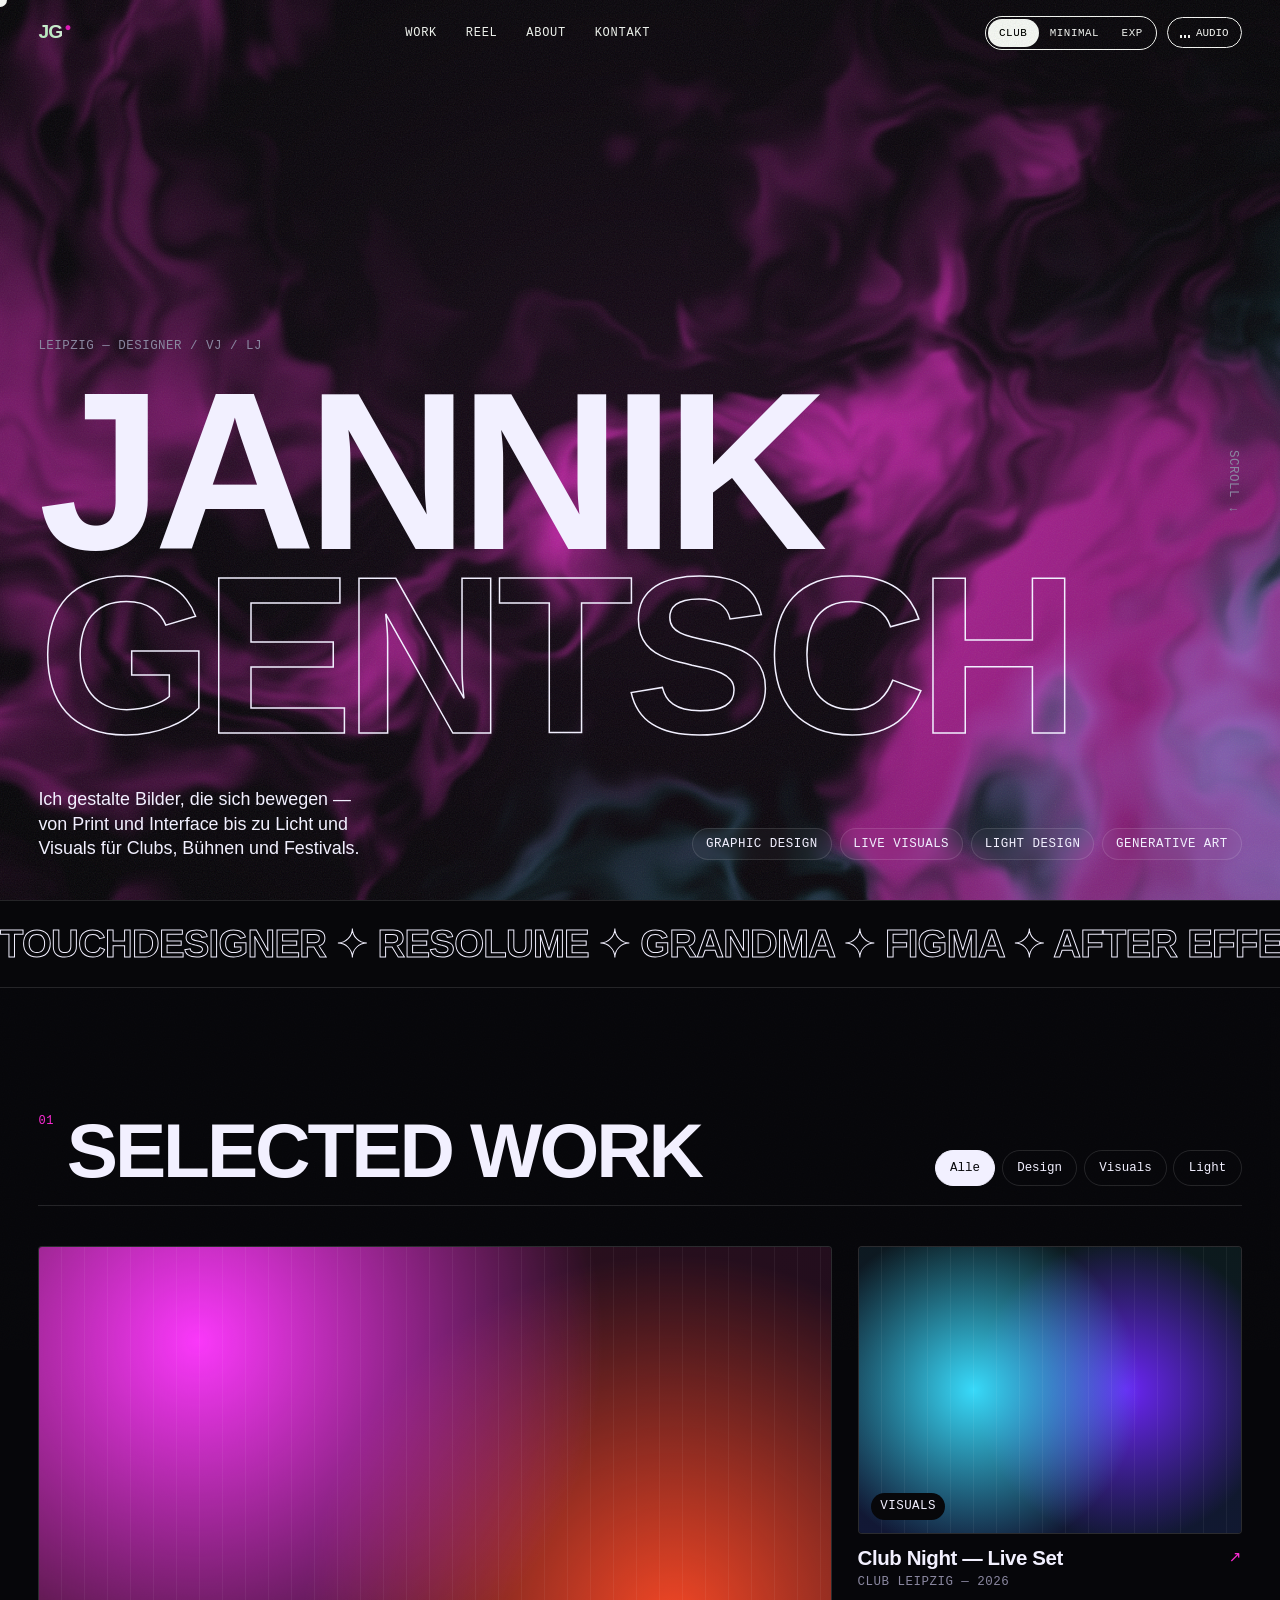
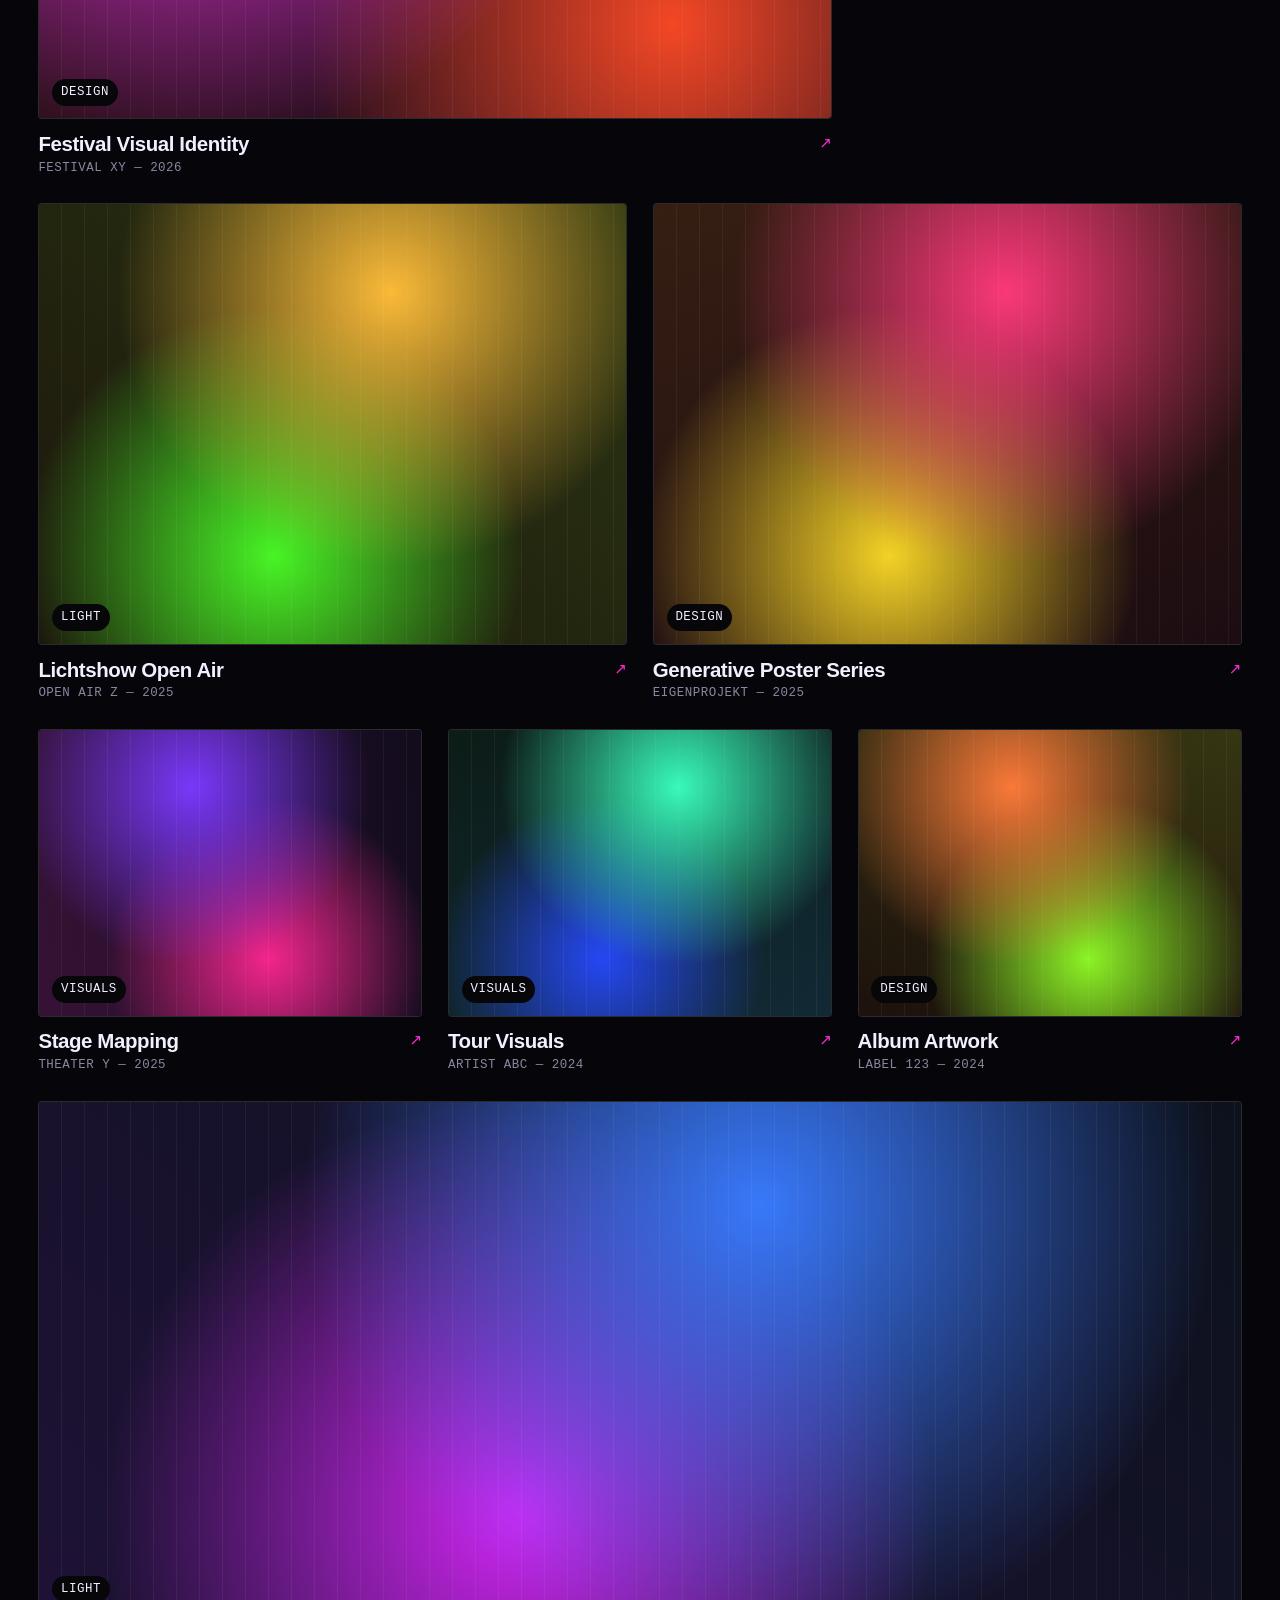
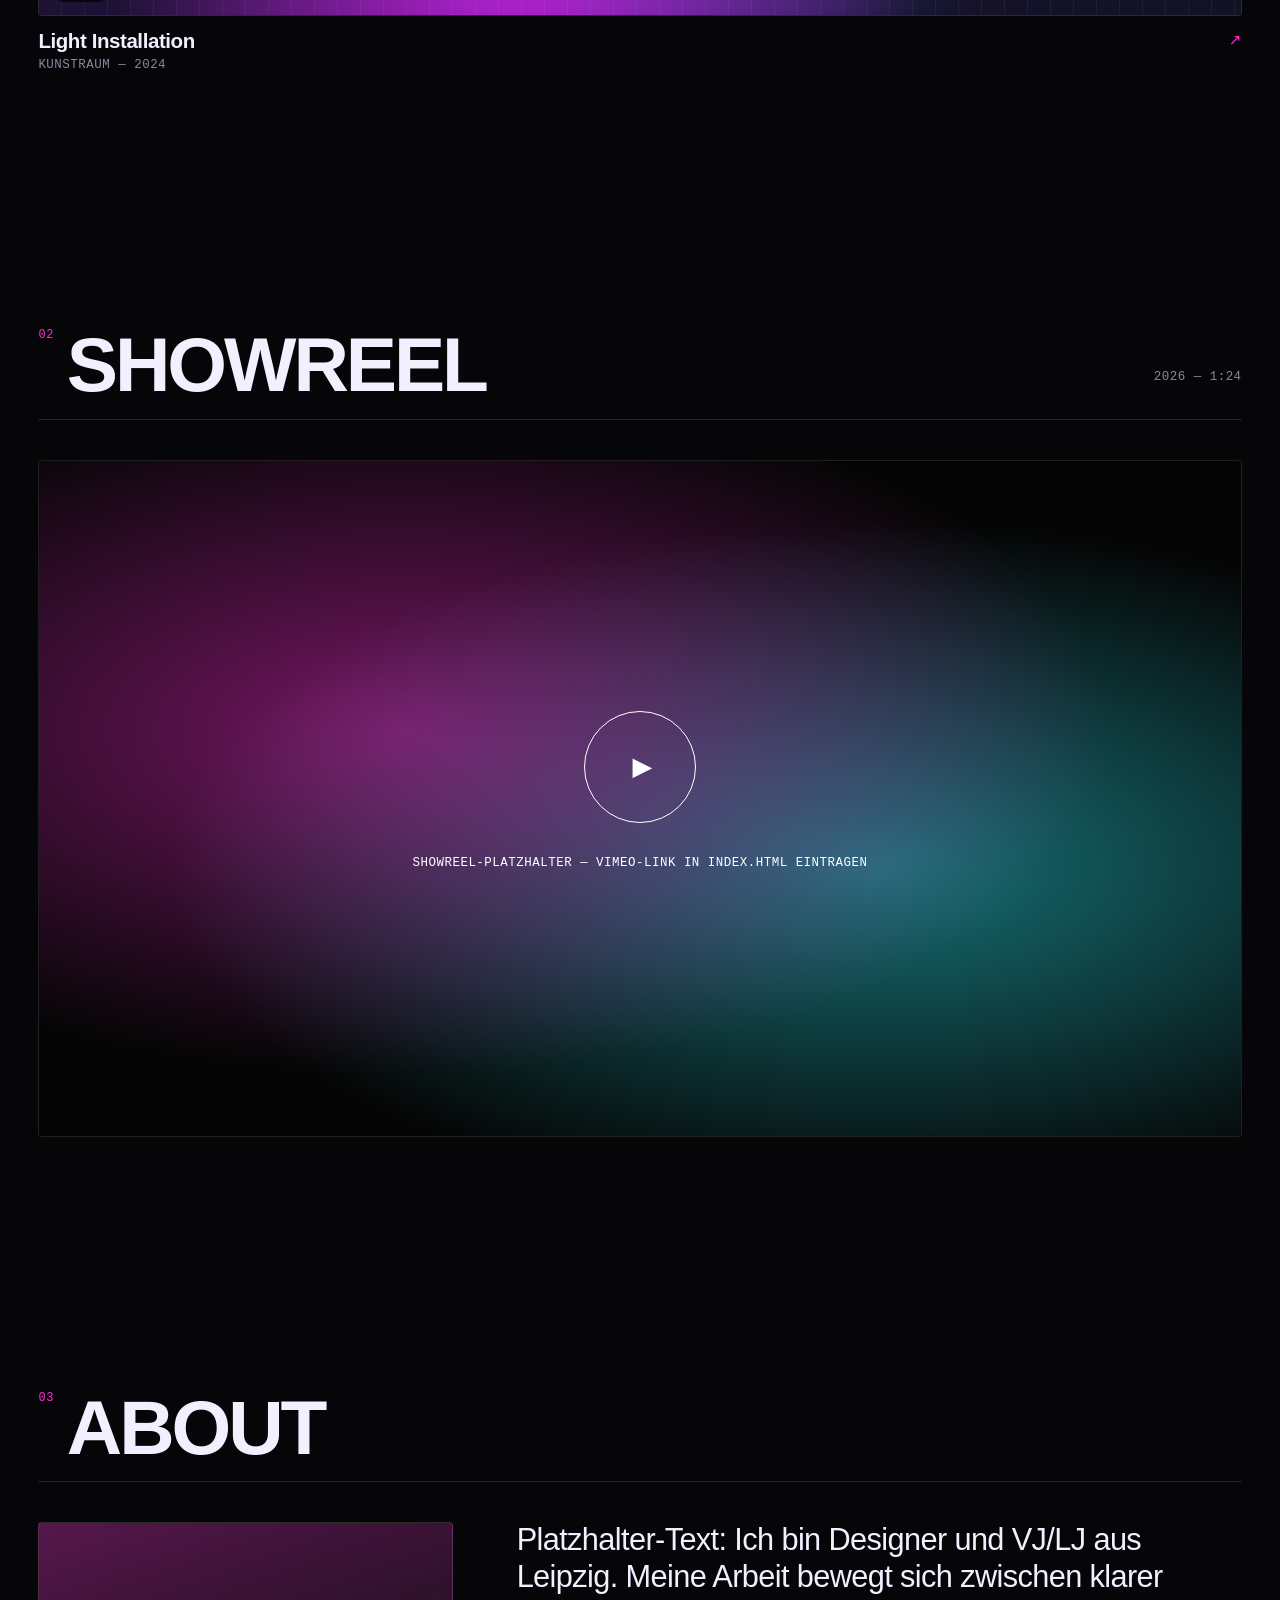
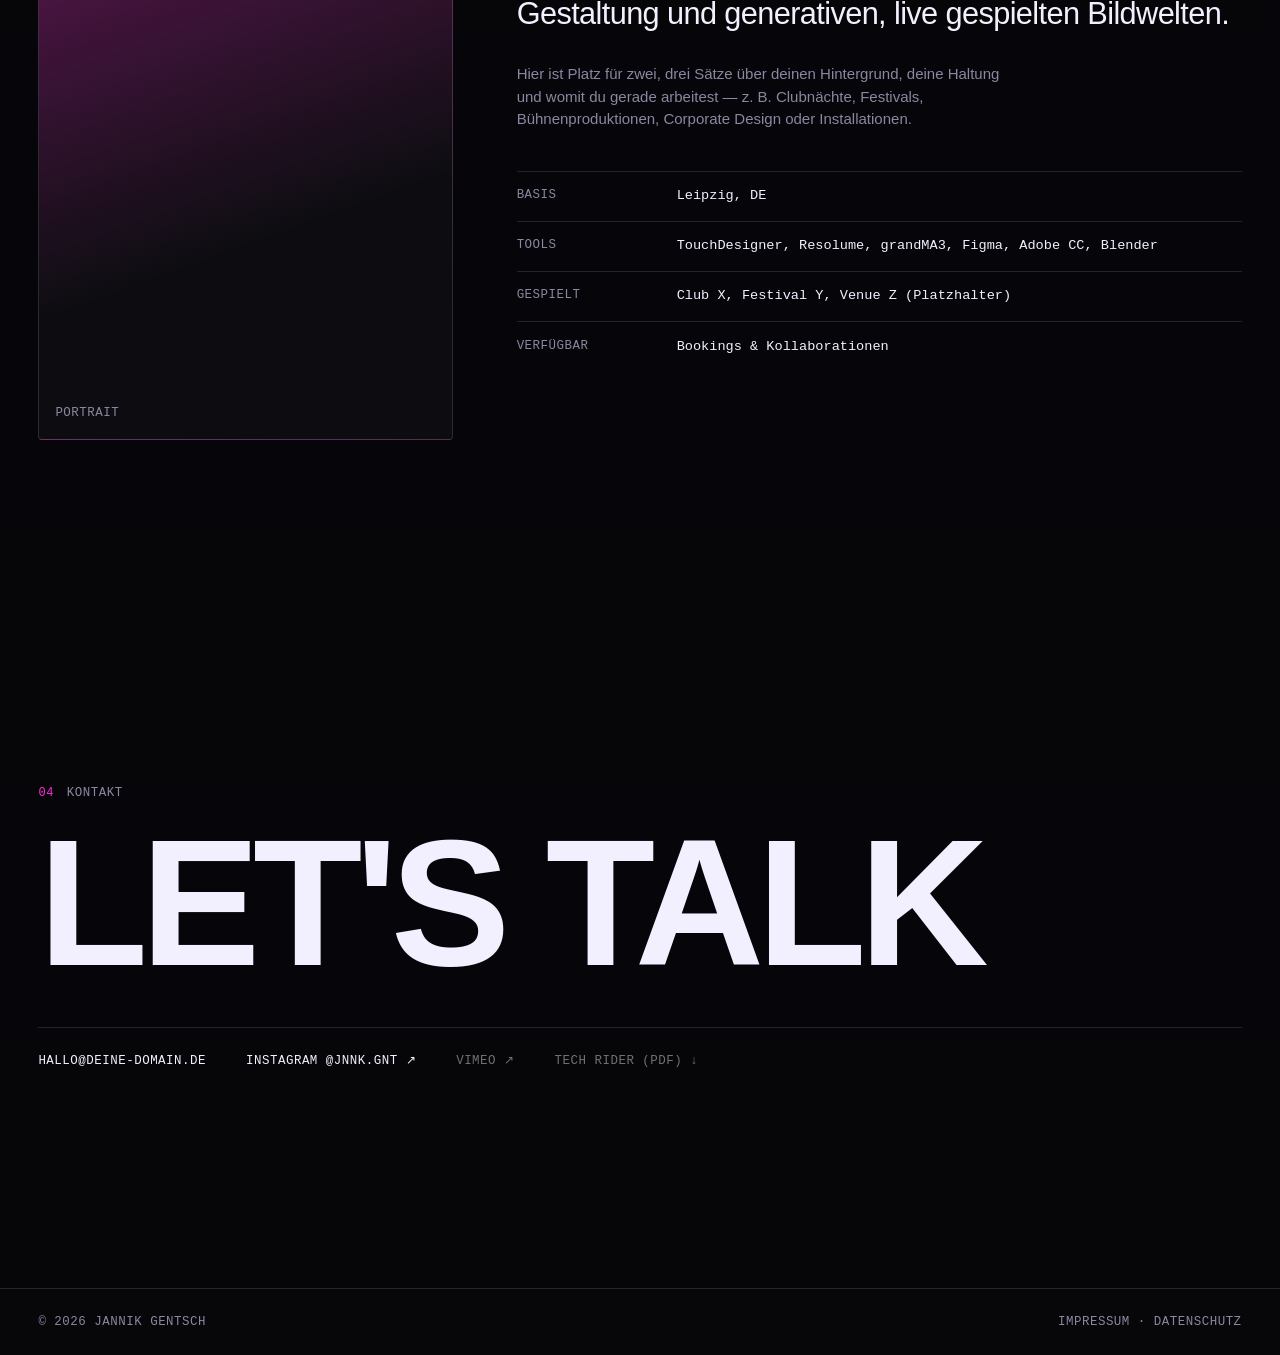
==== index.html @ 77ee0432 "Add portfolio website with three switchable looks Single-page portfolio (HTML/CSS/JS, no build step)" ====
<!DOCTYPE html>
<html lang="de" data-mood="club">
<head>
  <meta charset="utf-8">
  <meta name="viewport" content="width=device-width, initial-scale=1">
  <title>Jannik Gentsch — Design · Visuals · Light</title>
  <meta name="description" content="Portfolio von Jannik Gentsch — Designer, VJ & Lichtjockey.">
  <meta name="theme-color" content="#07070a">
  <meta property="og:title" content="Jannik Gentsch — Design · Visuals · Light">
  <meta property="og:description" content="Designer, VJ & Lichtjockey.">
  <link rel="stylesheet" href="styles.css">
  <script>
    // Gespeicherten Look setzen, bevor die Seite rendert (kein Flackern)
    try { var m = localStorage.getItem('mood'); if (m) document.documentElement.dataset.mood = m; } catch (e) {}
  </script>
</head>
<body>
  <canvas id="bg" aria-hidden="true"></canvas>
  <div class="grain" aria-hidden="true"></div>

  <header class="nav">
    <a href="#top" class="logo">JG<span class="dot">●</span></a>
    <nav class="links" aria-label="Hauptnavigation">
      <a href="#work">Work</a>
      <a href="#reel">Reel</a>
      <a href="#about">About</a>
      <a href="#contact">Kontakt</a>
    </nav>
    <div class="controls">
      <div class="moods" role="radiogroup" aria-label="Look wählen">
        <button data-set-mood="club" role="radio">Club</button>
        <button data-set-mood="minimal" role="radio">Minimal</button>
        <button data-set-mood="experimental" role="radio">Exp</button>
      </div>
      <button class="audio-btn" id="audioBtn" title="Hintergrund reagiert auf dein Mikrofon" aria-pressed="false">
        <span class="bars" aria-hidden="true"><i></i><i></i><i></i></span><span class="label">Audio</span>
      </button>
    </div>
  </header>

  <main id="top">
    <!-- HERO -->
    <section class="hero">
      <p class="eyebrow mono">Leipzig — Designer / VJ / LJ</p>
      <h1 class="title" aria-label="Jannik Gentsch">
        <span class="line"><span class="word" data-text="JANNIK">JANNIK</span></span>
        <span class="line"><span class="word outline" data-text="GENTSCH">GENTSCH</span></span>
      </h1>
      <div class="hero-foot">
        <p class="tagline">Ich gestalte Bilder, die sich bewegen —<br>von Print und Interface bis zu Licht und Visuals für Clubs, Bühnen und Festivals.</p>
        <ul class="disciplines mono">
          <li>Graphic Design</li>
          <li>Live Visuals</li>
          <li>Light Design</li>
          <li>Generative Art</li>
        </ul>
      </div>
      <a href="#work" class="scroll-hint mono" aria-label="Zu den Projekten scrollen">Scroll ↓</a>
    </section>

    <!-- TICKER -->
    <div class="ticker" aria-hidden="true">
      <div class="ticker-track">
        <span>TouchDesigner ✦ Resolume ✦ grandMA ✦ Figma ✦ After Effects ✦ Blender ✦ GLSL ✦ Notch ✦ </span>
        <span>TouchDesigner ✦ Resolume ✦ grandMA ✦ Figma ✦ After Effects ✦ Blender ✦ GLSL ✦ Notch ✦ </span>
      </div>
    </div>

    <!-- WORK -->
    <section id="work" class="section">
      <div class="section-head">
        <h2><span class="num mono">01</span>Selected Work</h2>
        <div class="filters mono" role="tablist" aria-label="Projekte filtern">
          <button class="active" data-filter="all">Alle</button>
          <button data-filter="design">Design</button>
          <button data-filter="visuals">Visuals</button>
          <button data-filter="light">Light</button>
        </div>
      </div>
      <div class="grid" id="grid"><!-- wird von main.js befüllt --></div>
    </section>

    <!-- REEL -->
    <section id="reel" class="section">
      <div class="section-head">
        <h2><span class="num mono">02</span>Showreel</h2>
        <p class="mono muted">2026 — 1:24</p>
      </div>
      <div class="reel">
        <!--
          SHOWREEL EINBINDEN: Den Platzhalter unten ersetzen durch z. B.
          <iframe src="https://player.vimeo.com/video/DEINE-ID?autoplay=0&title=0&byline=0"
                  allow="autoplay; fullscreen; picture-in-picture" allowfullscreen></iframe>
        -->
        <div class="reel-placeholder">
          <button class="play" aria-label="Showreel abspielen (Platzhalter)">▶</button>
          <p class="mono">Showreel-Platzhalter — Vimeo-Link in index.html eintragen</p>
        </div>
      </div>
    </section>

    <!-- ABOUT -->
    <section id="about" class="section about">
      <div class="section-head">
        <h2><span class="num mono">03</span>About</h2>
      </div>
      <div class="about-grid">
        <div class="portrait" role="img" aria-label="Portrait-Platzhalter"><span class="mono">Portrait</span></div>
        <div class="about-text">
          <p class="lead">Platzhalter-Text: Ich bin Designer und VJ/LJ aus Leipzig. Meine Arbeit bewegt sich zwischen klarer Gestaltung und generativen, live gespielten Bildwelten.</p>
          <p>Hier ist Platz für zwei, drei Sätze über deinen Hintergrund, deine Haltung und womit du gerade arbeitest — z. B. Clubnächte, Festivals, Bühnenproduktionen, Corporate Design oder Installationen.</p>
          <dl class="facts mono">
            <div><dt>Basis</dt><dd>Leipzig, DE</dd></div>
            <div><dt>Tools</dt><dd>TouchDesigner, Resolume, grandMA3, Figma, Adobe CC, Blender</dd></div>
            <div><dt>Gespielt</dt><dd>Club X, Festival Y, Venue Z (Platzhalter)</dd></div>
            <div><dt>Verfügbar</dt><dd>Bookings & Kollaborationen</dd></div>
          </dl>
        </div>
      </div>
    </section>

    <!-- CONTACT -->
    <section id="contact" class="section contact">
      <p class="eyebrow mono"><span class="num">04</span> Kontakt</p>
      <a class="big-link" href="mailto:hallo@deine-domain.de">
        <span class="word" data-text="LET'S TALK">LET'S TALK</span>
      </a>
      <div class="contact-row mono">
        <a href="mailto:hallo@deine-domain.de">hallo@deine-domain.de</a>
        <a href="https://instagram.com/jnnk.gnt" target="_blank" rel="noopener">Instagram @jnnk.gnt ↗</a>
        <a href="#" aria-disabled="true">Vimeo ↗</a>
        <a href="#" aria-disabled="true">Tech Rider (PDF) ↓</a>
      </div>
    </section>
  </main>

  <footer class="footer mono">
    <span>© <span id="year"></span> Jannik Gentsch</span>
    <span><a href="impressum.html">Impressum</a> · <a href="impressum.html#datenschutz">Datenschutz</a></span>
  </footer>

  <!-- Projekt-Detailansicht -->
  <dialog id="modal" class="modal">
    <button class="close" aria-label="Schließen">✕</button>
    <div class="modal-body" id="modalBody"></div>
  </dialog>

  <div class="cursor" aria-hidden="true"></div>

  <script src="main.js"></script>
</body>
</html>
---- styles.css ----
/* =========================================================
   Portfolio — drei Looks über data-mood auf <html>:
   club (dunkel, neon) · minimal (hell, typografisch) · experimental (acid)
   ========================================================= */

:root {
  --font-sans: "Helvetica Neue", Helvetica, Arial, system-ui, sans-serif;
  --font-mono: ui-monospace, "SF Mono", "JetBrains Mono", Menlo, Consolas, monospace;
  --pad: clamp(1rem, 3vw, 2.5rem);
  --radius: 0px;
  --ease: cubic-bezier(.2, .7, .1, 1);
}

/* ---------- Looks ---------- */
html[data-mood="club"] {
  --bg: #07070a;
  --fg: #f2f0ff;
  --muted: #8a87a0;
  --line: rgba(255, 255, 255, .12);
  --accent: #ff2bd6;
  --accent-2: #2bf5ff;
  --card: rgba(255, 255, 255, .03);
  --grain: .09;
  --title-weight: 900;
  --title-track: -.04em;
  --radius: 4px;
}
html[data-mood="minimal"] {
  --bg: #eeece6;
  --fg: #111111;
  --muted: #6d6b66;
  --line: rgba(0, 0, 0, .14);
  --accent: #ff3b00;
  --accent-2: #111111;
  --card: rgba(0, 0, 0, .02);
  --grain: .04;
  --title-weight: 500;
  --title-track: -.06em;
  --radius: 0px;
}
html[data-mood="experimental"] {
  --bg: #050505;
  --fg: #e9ff3b;
  --muted: #9fa86a;
  --line: rgba(233, 255, 59, .25);
  --accent: #e9ff3b;
  --accent-2: #6b3bff;
  --card: rgba(233, 255, 59, .03);
  --grain: .14;
  --title-weight: 900;
  --title-track: -.02em;
  --radius: 0px;
}

/* ---------- Basis ---------- */
*, *::before, *::after { box-sizing: border-box; }
html { scroll-behavior: smooth; }
body {
  margin: 0;
  background: var(--bg);
  color: var(--fg);
  font-family: var(--font-sans);
  font-size: clamp(15px, 1.05vw, 18px);
  line-height: 1.5;
  -webkit-font-smoothing: antialiased;
  overflow-x: hidden;
  transition: background-color .6s var(--ease), color .6s var(--ease);
}
a { color: inherit; text-decoration: none; }
button { font: inherit; color: inherit; background: none; border: 0; cursor: pointer; padding: 0; }
.mono { font-family: var(--font-mono); font-size: .78rem; letter-spacing: .04em; text-transform: uppercase; }
.muted { color: var(--muted); }
::selection { background: var(--accent); color: var(--bg); }
:focus-visible { outline: 2px solid var(--accent); outline-offset: 3px; }

/* ---------- Hintergrund: Shader + Grain ---------- */
#bg {
  position: fixed; inset: 0;
  width: 100vw; height: 100vh;
  z-index: -2;
  display: block;
}
.no-webgl #bg { background: radial-gradient(circle at 30% 30%, var(--accent), transparent 50%), radial-gradient(circle at 70% 70%, var(--accent-2), transparent 50%), var(--bg); opacity: .35; }
.grain {
  position: fixed; inset: -50%;
  z-index: -1; pointer-events: none;
  opacity: var(--grain);
  background-image: url("data:image/svg+xml,%3Csvg xmlns='http://www.w3.org/2000/svg' width='160' height='160'%3E%3Cfilter id='n'%3E%3CfeTurbulence type='fractalNoise' baseFrequency='.85' numOctaves='3' stitchTiles='stitch'/%3E%3C/filter%3E%3Crect width='100%25' height='100%25' filter='url(%23n)'/%3E%3C/svg%3E");
  animation: grain 1s steps(6) infinite;
}
@keyframes grain {
  0% { transform: translate(0, 0); } 20% { transform: translate(-3%, 2%); } 40% { transform: translate(2%, -4%); }
  60% { transform: translate(-4%, -2%); } 80% { transform: translate(3%, 4%); } 100% { transform: translate(0, 0); }
}

/* ---------- Navigation ---------- */
.nav {
  position: fixed; top: 0; left: 0; right: 0; z-index: 50;
  display: flex; align-items: center; justify-content: space-between; gap: 1rem;
  padding: 1rem var(--pad);
  mix-blend-mode: difference;
  color: #fff;
}
html[data-mood="minimal"] .nav { mix-blend-mode: normal; color: var(--fg); background: color-mix(in srgb, var(--bg) 80%, transparent); backdrop-filter: blur(10px); border-bottom: 1px solid var(--line); }
.logo { font-weight: 900; font-size: 1.2rem; letter-spacing: -.04em; }
.logo .dot { color: var(--accent); font-size: .6em; vertical-align: super; margin-left: 2px; animation: blink 1.6s infinite; }
@keyframes blink { 50% { opacity: .2; } }
.links { display: flex; gap: 1.8rem; font-family: var(--font-mono); font-size: .75rem; text-transform: uppercase; letter-spacing: .06em; }
.links a { position: relative; }
.links a::after { content: ""; position: absolute; left: 0; right: 0; bottom: -3px; height: 1px; background: currentColor; transform: scaleX(0); transform-origin: right; transition: transform .4s var(--ease); }
.links a:hover::after { transform: scaleX(1); transform-origin: left; }
.controls { display: flex; align-items: center; gap: .6rem; }
.moods { display: flex; border: 1px solid currentColor; border-radius: 999px; padding: 2px; }
.moods button { font-family: var(--font-mono); font-size: .68rem; text-transform: uppercase; letter-spacing: .05em; padding: .35rem .7rem; border-radius: 999px; transition: background .3s, color .3s; }
.moods button[aria-checked="true"] { background: #fff; color: #000; }
html[data-mood="minimal"] .moods button[aria-checked="true"] { background: var(--fg); color: var(--bg); }
.audio-btn { display: flex; align-items: center; gap: .4rem; font-family: var(--font-mono); font-size: .68rem; text-transform: uppercase; border: 1px solid currentColor; border-radius: 999px; padding: .4rem .75rem; }
.audio-btn .bars { display: flex; gap: 2px; align-items: flex-end; height: 10px; }
.audio-btn .bars i { width: 2px; height: 30%; background: currentColor; transition: height .1s; }
.audio-btn[aria-pressed="true"] .bars i { animation: eq .8s infinite ease-in-out; }
.audio-btn[aria-pressed="true"] .bars i:nth-child(2) { animation-delay: .2s; }
.audio-btn[aria-pressed="true"] .bars i:nth-child(3) { animation-delay: .4s; }
@keyframes eq { 0%, 100% { height: 30%; } 50% { height: 100%; } }

/* ---------- Hero ---------- */
.hero {
  min-height: 100svh;
  padding: 7rem var(--pad) 2.5rem;
  display: flex; flex-direction: column; justify-content: flex-end;
  position: relative;
}
.eyebrow { color: var(--muted); margin: 0 0 1.5rem; }
.title {
  margin: 0;
  font-size: clamp(4rem, 17.5vw, 20rem);
  line-height: .82;
  font-weight: var(--title-weight);
  letter-spacing: var(--title-track);
  text-transform: uppercase;
}
.title .line { display: block; overflow: hidden; }
.title .word { display: inline-block; transform: translateY(105%); animation: rise 1.2s var(--ease) forwards; }
.title .line:nth-child(2) .word { animation-delay: .12s; }
@keyframes rise { to { transform: translateY(0); } }
.outline { color: transparent; -webkit-text-stroke: 1.5px var(--fg); }
html[data-mood="minimal"] .outline { color: var(--fg); -webkit-text-stroke: 0; font-style: italic; font-weight: 300; }

/* Glitch-Effekt (Club + Experimental) */
html:not([data-mood="minimal"]) .word[data-text] { position: relative; }
html:not([data-mood="minimal"]) .word[data-text]::before,
html:not([data-mood="minimal"]) .word[data-text]::after {
  content: attr(data-text); position: absolute; inset: 0;
  pointer-events: none; opacity: 0;
}
html:not([data-mood="minimal"]) .word[data-text]::before { color: var(--accent); -webkit-text-stroke: 0; mix-blend-mode: screen; }
html:not([data-mood="minimal"]) .word[data-text]::after { color: var(--accent-2); -webkit-text-stroke: 0; mix-blend-mode: screen; }
html:not([data-mood="minimal"]) .word[data-text]:hover::before { opacity: .9; animation: glitch-a .35s steps(2) infinite; }
html:not([data-mood="minimal"]) .word[data-text]:hover::after { opacity: .9; animation: glitch-b .35s steps(2) infinite; }
html[data-mood="experimental"] .title .word[data-text]::before { opacity: .55; animation: glitch-a 2.4s steps(2) infinite; }
@keyframes glitch-a { 0% { clip-path: inset(10% 0 60% 0); transform: translate(-4px, 0); } 50% { clip-path: inset(55% 0 15% 0); transform: translate(4px, 0); } 100% { clip-path: inset(30% 0 40% 0); transform: translate(-2px, 0); } }
@keyframes glitch-b { 0% { clip-path: inset(70% 0 5% 0); transform: translate(4px, 0); } 50% { clip-path: inset(5% 0 75% 0); transform: translate(-4px, 0); } 100% { clip-path: inset(40% 0 35% 0); transform: translate(3px, 0); } }

.hero-foot { display: flex; justify-content: space-between; align-items: flex-end; gap: 2rem; margin-top: 2.5rem; flex-wrap: wrap; }
.tagline { max-width: 34ch; margin: 0; font-size: clamp(1rem, 1.4vw, 1.3rem); line-height: 1.35; }
.disciplines { list-style: none; margin: 0; padding: 0; display: flex; gap: .5rem; flex-wrap: wrap; }
.disciplines li { border: 1px solid var(--line); border-radius: 999px; padding: .35rem .8rem; background: var(--card); backdrop-filter: blur(6px); }
.scroll-hint { position: absolute; right: var(--pad); top: 50%; writing-mode: vertical-rl; color: var(--muted); animation: bob 2s infinite var(--ease); }
@keyframes bob { 50% { transform: translateY(8px); } }

/* ---------- Ticker ---------- */
.ticker { border-block: 1px solid var(--line); overflow: hidden; padding: .9rem 0; background: var(--bg); }
.ticker-track { display: flex; width: max-content; animation: ticker 28s linear infinite; }
.ticker-track span { font-size: clamp(1.4rem, 3vw, 2.6rem); font-weight: var(--title-weight); letter-spacing: -.02em; white-space: pre; text-transform: uppercase; }
html[data-mood="club"] .ticker-track span { color: transparent; -webkit-text-stroke: 1px var(--fg); }
html[data-mood="experimental"] .ticker { background: var(--accent); color: var(--bg); }
@keyframes ticker { to { transform: translateX(-50%); } }

/* ---------- Sections ---------- */
.section { padding: clamp(4rem, 10vw, 9rem) var(--pad); background: color-mix(in srgb, var(--bg) 82%, transparent); }
html[data-mood="minimal"] .section { background: var(--bg); }
.section-head { display: flex; justify-content: space-between; align-items: flex-end; gap: 1rem; flex-wrap: wrap; border-bottom: 1px solid var(--line); padding-bottom: 1.2rem; margin-bottom: 2.5rem; }
.section-head h2 { margin: 0; font-size: clamp(2rem, 6vw, 5rem); line-height: .9; font-weight: var(--title-weight); letter-spacing: var(--title-track); text-transform: uppercase; display: flex; align-items: flex-start; gap: .8rem; }
.num { font-size: .75rem; color: var(--accent); letter-spacing: .05em; font-family: var(--font-mono); font-weight: 400; }

/* Filter */
.filters { display: flex; gap: .4rem; flex-wrap: wrap; }
.filters button { border: 1px solid var(--line); border-radius: 999px; padding: .45rem .9rem; transition: all .3s var(--ease); }
.filters button:hover { border-color: var(--fg); }
.filters button.active { background: var(--fg); color: var(--bg); border-color: var(--fg); }

/* ---------- Projekt-Grid ---------- */
.grid { align-items: start; display: grid; grid-template-columns: repeat(12, 1fr); gap: clamp(1rem, 2vw, 1.8rem); }
.card { grid-column: span 4; cursor: pointer; text-align: left; display: block; width: 100%; transition: opacity .5s var(--ease), transform .5s var(--ease); }
.card.wide { grid-column: span 8; }
.card.half { grid-column: span 6; }
.card.hidden { display: none; }
.card .thumb {
  position: relative; aspect-ratio: 4 / 3; overflow: hidden; border-radius: var(--radius);
  background: var(--card); border: 1px solid var(--line);
}
.card.wide .thumb { aspect-ratio: 16 / 9.55; }
.card.full { grid-column: span 12; }
.card.full .thumb { aspect-ratio: 21 / 9; }
.card .thumb > * { position: absolute; inset: 0; width: 100%; height: 100%; object-fit: cover; transition: transform 1s var(--ease), filter .6s; }
.card:hover .thumb > * { transform: scale(1.05); }
html[data-mood="minimal"] .card .thumb > * { filter: grayscale(1) contrast(1.05); }
html[data-mood="minimal"] .card:hover .thumb > * { filter: none; }
.card .thumb .tag { position: absolute; inset: auto auto .8rem .8rem; width: auto; height: auto; z-index: 2; background: var(--bg); color: var(--fg); padding: .25rem .55rem; border-radius: 999px; transform: none !important; filter: none !important; }
.card .meta { display: flex; justify-content: space-between; gap: 1rem; padding-top: .8rem; }
.card h3 { margin: 0; font-size: clamp(1.1rem, 1.6vw, 1.5rem); font-weight: 700; letter-spacing: -.02em; line-height: 1.15; }
.card .meta p { margin: .2rem 0 0; }
.card .arrow { transition: transform .4s var(--ease); color: var(--accent); }
.card:hover .arrow { transform: translate(4px, -4px); }

/* Generierte Platzhalter-Bilder */
.ph { background: var(--ph); }
.ph::after { content: ""; position: absolute; inset: 0; background: repeating-linear-gradient(90deg, transparent 0 22px, rgba(255,255,255,.05) 22px 23px); }

/* ---------- Reel ---------- */
.reel { aspect-ratio: 16 / 9; border: 1px solid var(--line); border-radius: var(--radius); overflow: hidden; position: relative; background: #000; }
.reel iframe, .reel video { width: 100%; height: 100%; border: 0; display: block; }
.reel-placeholder { position: absolute; inset: 0; display: grid; place-content: center; justify-items: center; gap: 1.2rem; color: #fff; text-align: center; padding: 1rem;
  background: radial-gradient(ellipse at 30% 40%, color-mix(in srgb, var(--accent) 45%, transparent), transparent 60%),
              radial-gradient(ellipse at 70% 60%, color-mix(in srgb, var(--accent-2) 45%, transparent), transparent 60%), #050505; }
.play { width: clamp(4rem, 9vw, 7rem); aspect-ratio: 1; border-radius: 50%; border: 1px solid #fff; font-size: 1.6rem; padding-left: .3rem; transition: transform .4s var(--ease), background .4s; }
.play:hover { transform: scale(1.08); background: #fff; color: #000; }

/* ---------- About ---------- */
.about-grid { display: grid; grid-template-columns: 4fr 7fr; gap: clamp(1.5rem, 5vw, 5rem); align-items: start; }
.portrait { aspect-ratio: 4 / 5; border-radius: var(--radius); border: 1px solid var(--line); display: grid; place-items: end start; padding: 1rem; color: var(--muted);
  background: linear-gradient(160deg, color-mix(in srgb, var(--accent) 30%, transparent), transparent 60%), var(--card); }
.lead { font-size: clamp(1.3rem, 2.4vw, 2.2rem); line-height: 1.2; letter-spacing: -.02em; margin-top: 0; }
.about-text > p:not(.lead) { color: var(--muted); max-width: 60ch; }
.facts { margin: 2.5rem 0 0; display: grid; gap: 0; }
.facts div { display: grid; grid-template-columns: 9rem 1fr; gap: 1rem; padding: .9rem 0; border-top: 1px solid var(--line); }
.facts dt { color: var(--muted); }
.facts dd { margin: 0; text-transform: none; letter-spacing: 0; font-size: .85rem; }

/* ---------- Kontakt ---------- */
.contact { min-height: 80svh; display: flex; flex-direction: column; justify-content: center; }
.contact .eyebrow { display: flex; gap: .8rem; }
.big-link { display: block; font-size: clamp(3.5rem, 14vw, 16rem); line-height: .85; font-weight: var(--title-weight); letter-spacing: var(--title-track); transition: color .4s var(--ease); }
.big-link:hover { color: var(--accent); }
html[data-mood="minimal"] .big-link { font-weight: 500; }
.contact-row { display: flex; gap: 1rem 2.5rem; flex-wrap: wrap; margin-top: 3rem; padding-top: 1.5rem; border-top: 1px solid var(--line); }
.contact-row a:hover { color: var(--accent); }
.contact-row a[aria-disabled="true"] { opacity: .45; }

/* ---------- Footer ---------- */
.footer { display: flex; justify-content: space-between; gap: 1rem; flex-wrap: wrap; padding: 1.5rem var(--pad); border-top: 1px solid var(--line); color: var(--muted); background: var(--bg); }
.footer a:hover { color: var(--fg); }

/* ---------- Modal ---------- */
.modal { border: 0; padding: 0; width: min(1100px, 94vw); max-height: 92vh; background: var(--bg); color: var(--fg); border: 1px solid var(--line); border-radius: var(--radius); }
.modal::backdrop { background: rgba(0, 0, 0, .7); backdrop-filter: blur(6px); }
.modal[open] { animation: pop .5s var(--ease); }
@keyframes pop { from { opacity: 0; transform: translateY(30px) scale(.98); } }
.modal .close { position: sticky; top: 0; float: right; margin: 1rem; width: 2.6rem; height: 2.6rem; border-radius: 50%; border: 1px solid var(--line); background: var(--bg); z-index: 2; }
.modal .close:hover { background: var(--fg); color: var(--bg); }
.modal-body { padding: clamp(1.2rem, 4vw, 3rem); }
.modal-body h3 { font-size: clamp(2rem, 5vw, 4rem); line-height: .95; margin: .6rem 0 1.4rem; letter-spacing: var(--title-track); font-weight: var(--title-weight); }
.modal-body .info { display: grid; grid-template-columns: 2fr 1fr; gap: 2rem; margin-bottom: 2rem; }
.modal-body .info dl { margin: 0; }
.modal-body .info dt { color: var(--muted); margin-top: .8rem; }
.modal-body .info dd { margin: .2rem 0 0; text-transform: none; letter-spacing: 0; font-size: .85rem; }
.modal-body .media { display: grid; grid-template-columns: 1fr 1fr; gap: 1rem; }
.modal-body .media > div { position: relative; aspect-ratio: 16 / 10; border-radius: var(--radius); overflow: hidden; }
.modal-body .media > div > * { position: absolute; inset: 0; width: 100%; height: 100%; object-fit: cover; }
.modal-body .media > div:first-child { grid-column: 1 / -1; aspect-ratio: 16 / 8; }

/* ---------- Custom Cursor ---------- */
.cursor { position: fixed; top: 0; left: 0; width: 14px; height: 14px; border-radius: 50%; background: #fff; mix-blend-mode: difference; pointer-events: none; z-index: 100; transform: translate(-50%, -50%); transition: width .3s var(--ease), height .3s var(--ease); display: none; }
.cursor.big { width: 64px; height: 64px; }
@media (hover: hover) and (pointer: fine) { .cursor { display: block; } }

/* ---------- Scroll-Reveal ---------- */
.reveal { opacity: 0; transform: translateY(40px); transition: opacity 1s var(--ease), transform 1s var(--ease); }
.reveal.in { opacity: 1; transform: none; }

/* ---------- Responsive ---------- */
@media (max-width: 900px) {
  .links { display: none; }
  .card, .card.wide, .card.half, .card.full { grid-column: span 12; }
  .card.full .thumb, .card.wide .thumb { aspect-ratio: 4 / 3; }
  .about-grid { grid-template-columns: 1fr; }
  .portrait { max-width: 360px; }
  .modal-body .info { grid-template-columns: 1fr; }
  .scroll-hint { display: none; }
}
@media (max-width: 520px) {
  .audio-btn .label { display: none; }
  .moods button { padding: .35rem .5rem; }
  .facts div { grid-template-columns: 1fr; gap: .2rem; }
  .modal-body .media { grid-template-columns: 1fr; }
}

/* ---------- Weniger Bewegung ---------- */
@media (prefers-reduced-motion: reduce) {
  *, *::before, *::after { animation-duration: .001s !important; animation-iteration-count: 1 !important; transition-duration: .001s !important; }
  html { scroll-behavior: auto; }
  .reveal { opacity: 1; transform: none; }
}

/* ---------- Rechtliches ---------- */
.legal h1 { font-size: clamp(2rem, 5vw, 3.5rem); letter-spacing: var(--title-track); margin: 3rem 0 .5rem; }
.legal p { max-width: 65ch; }
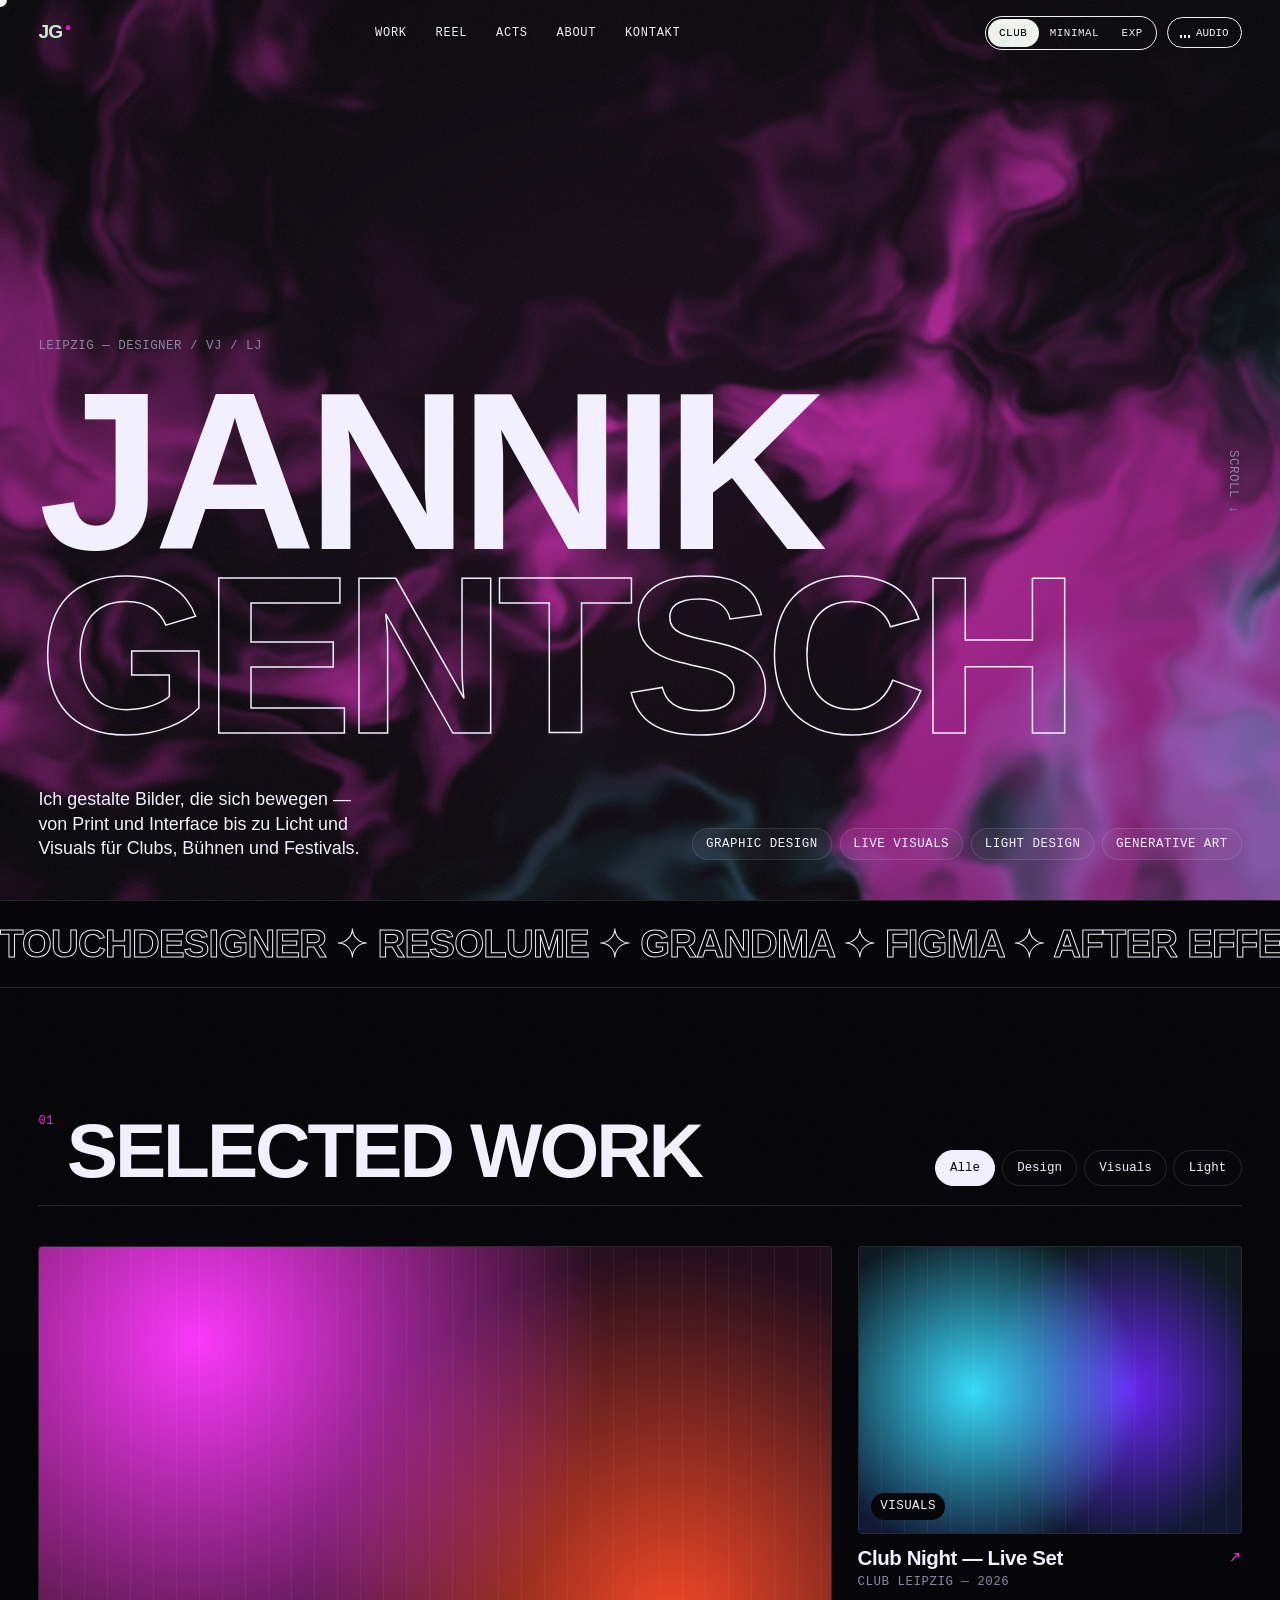
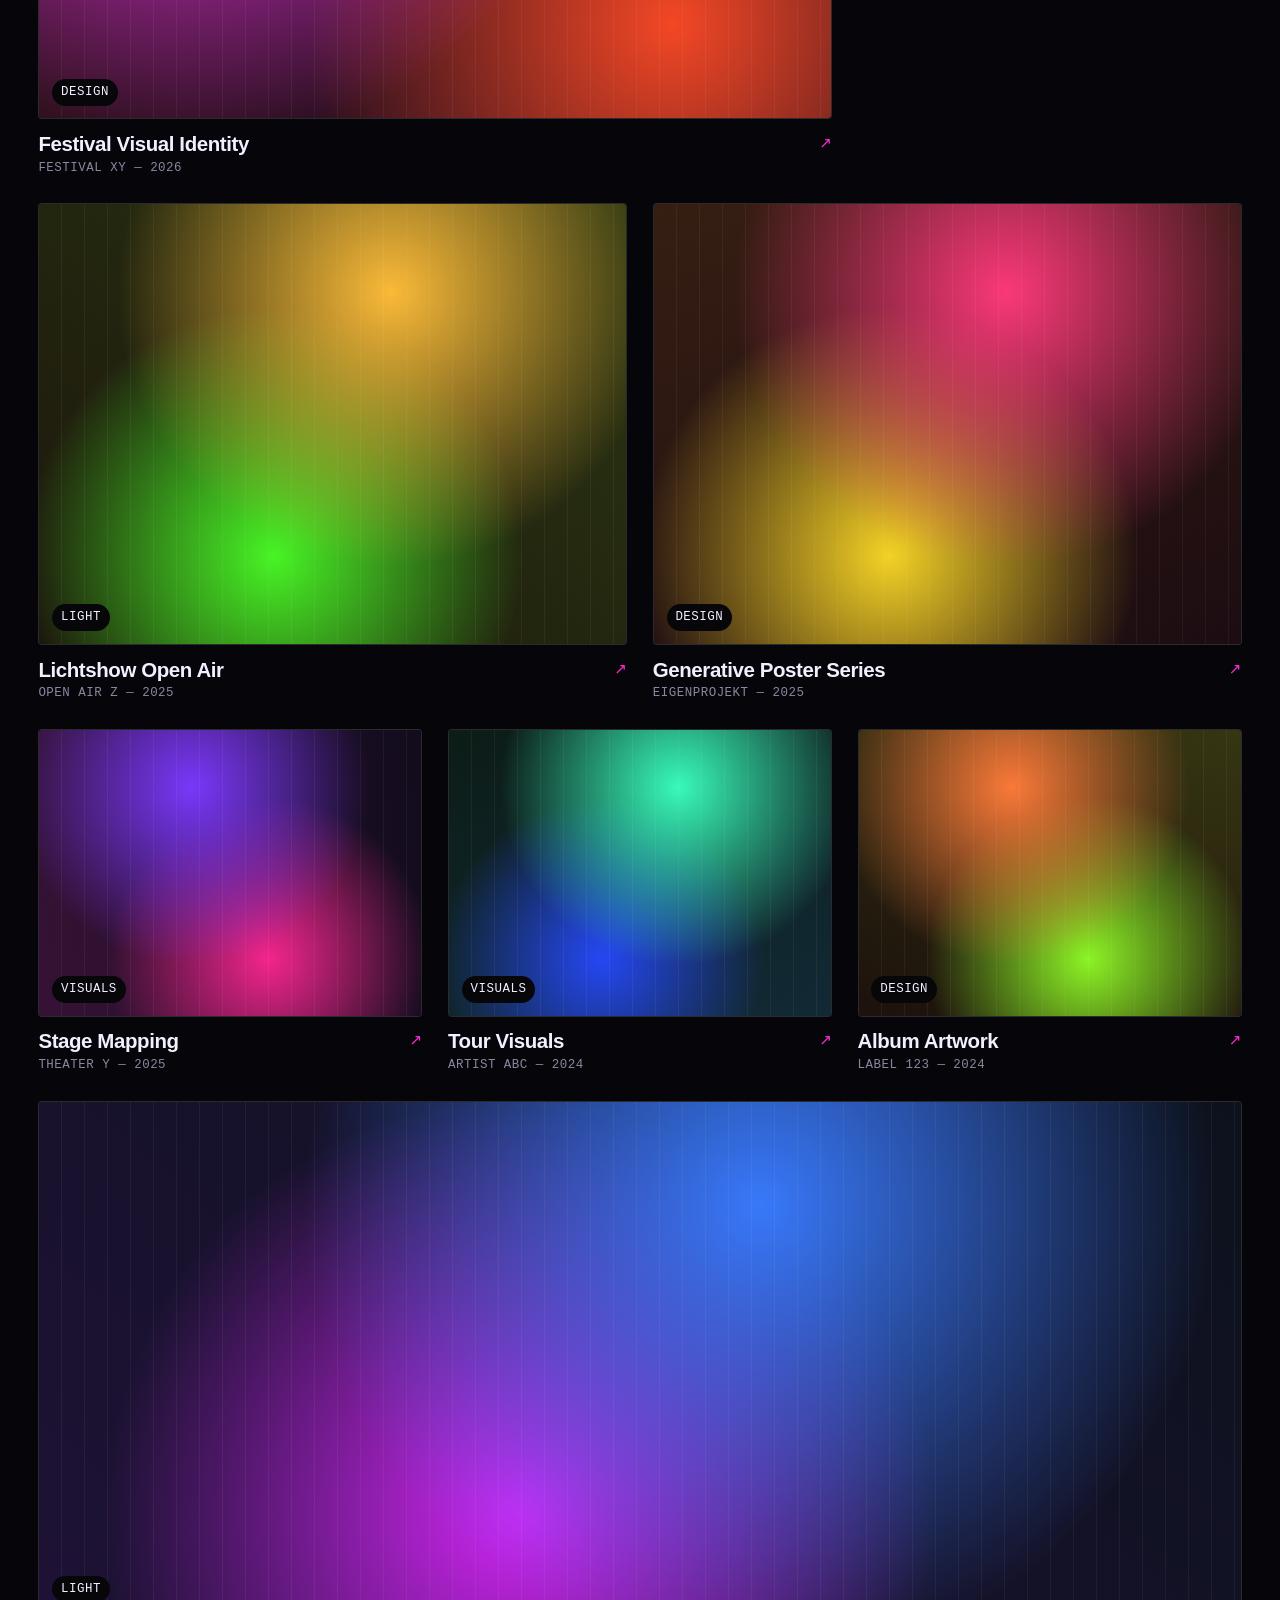
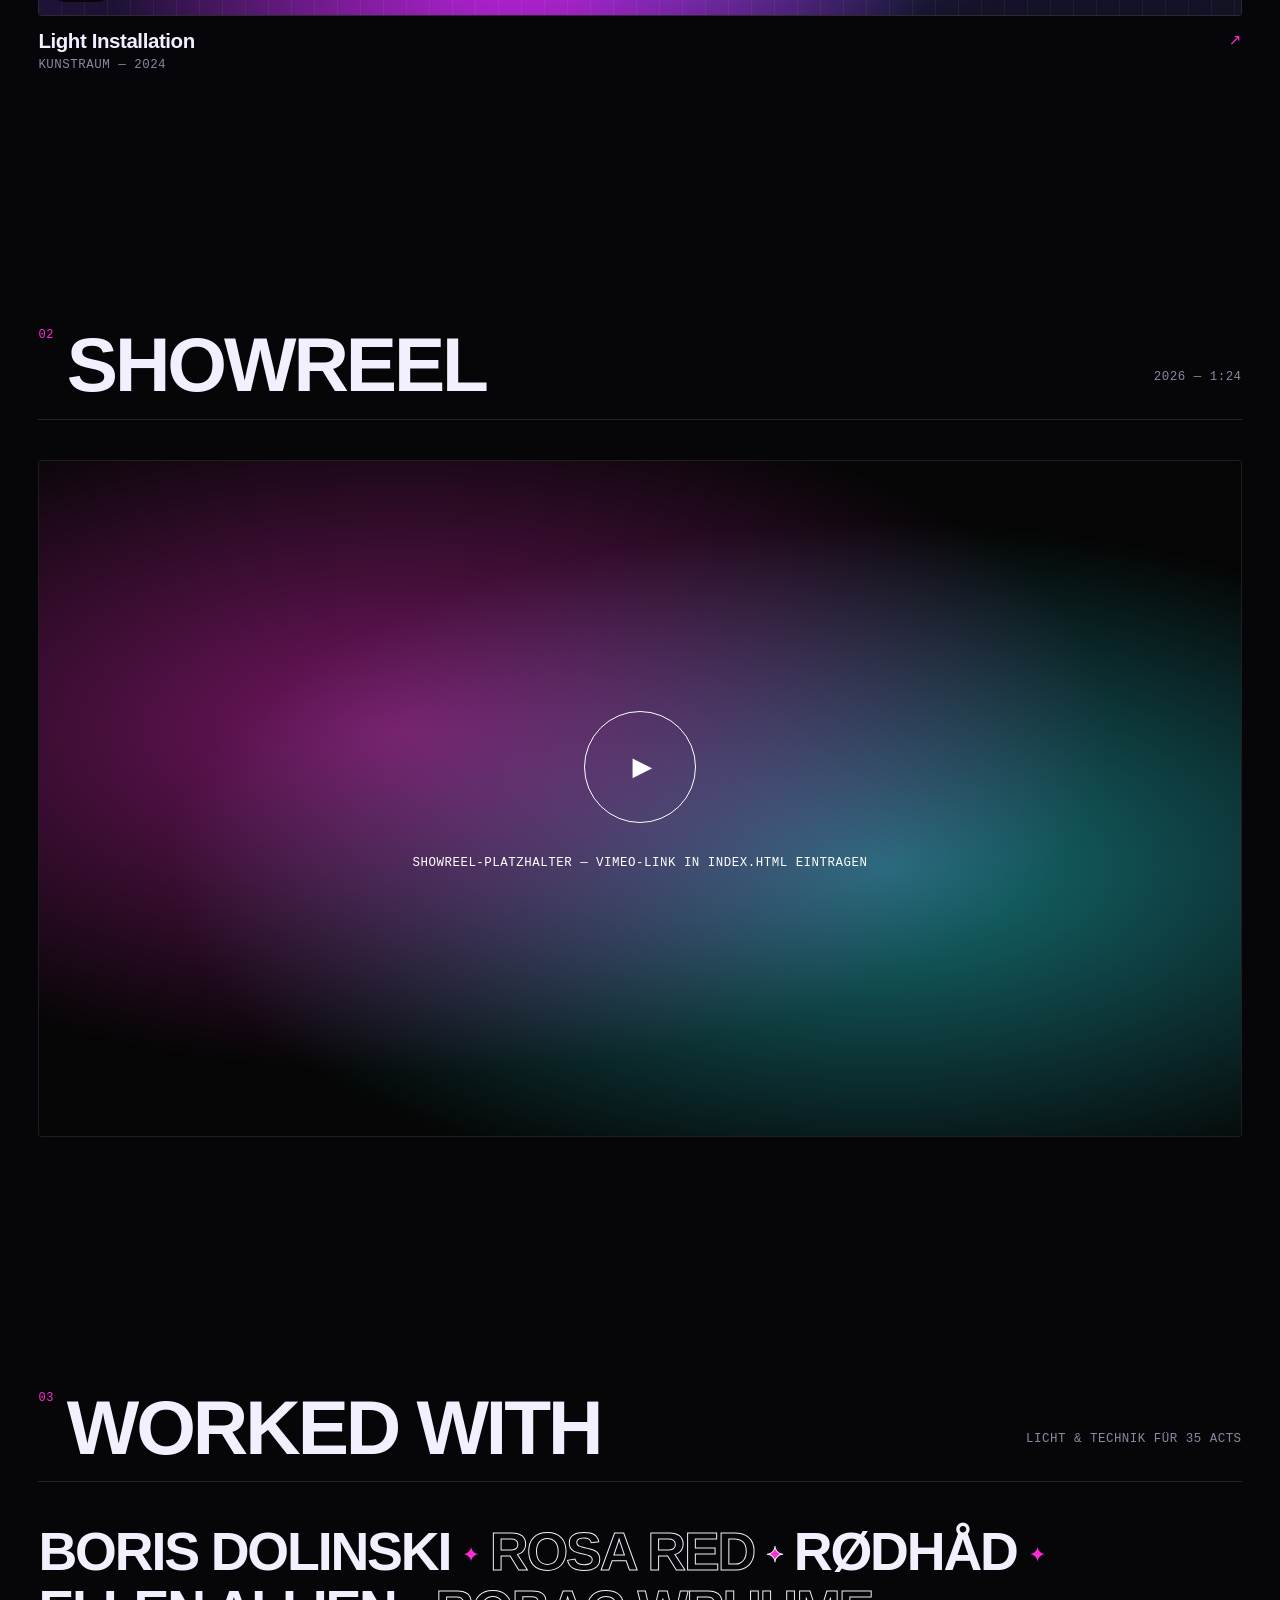
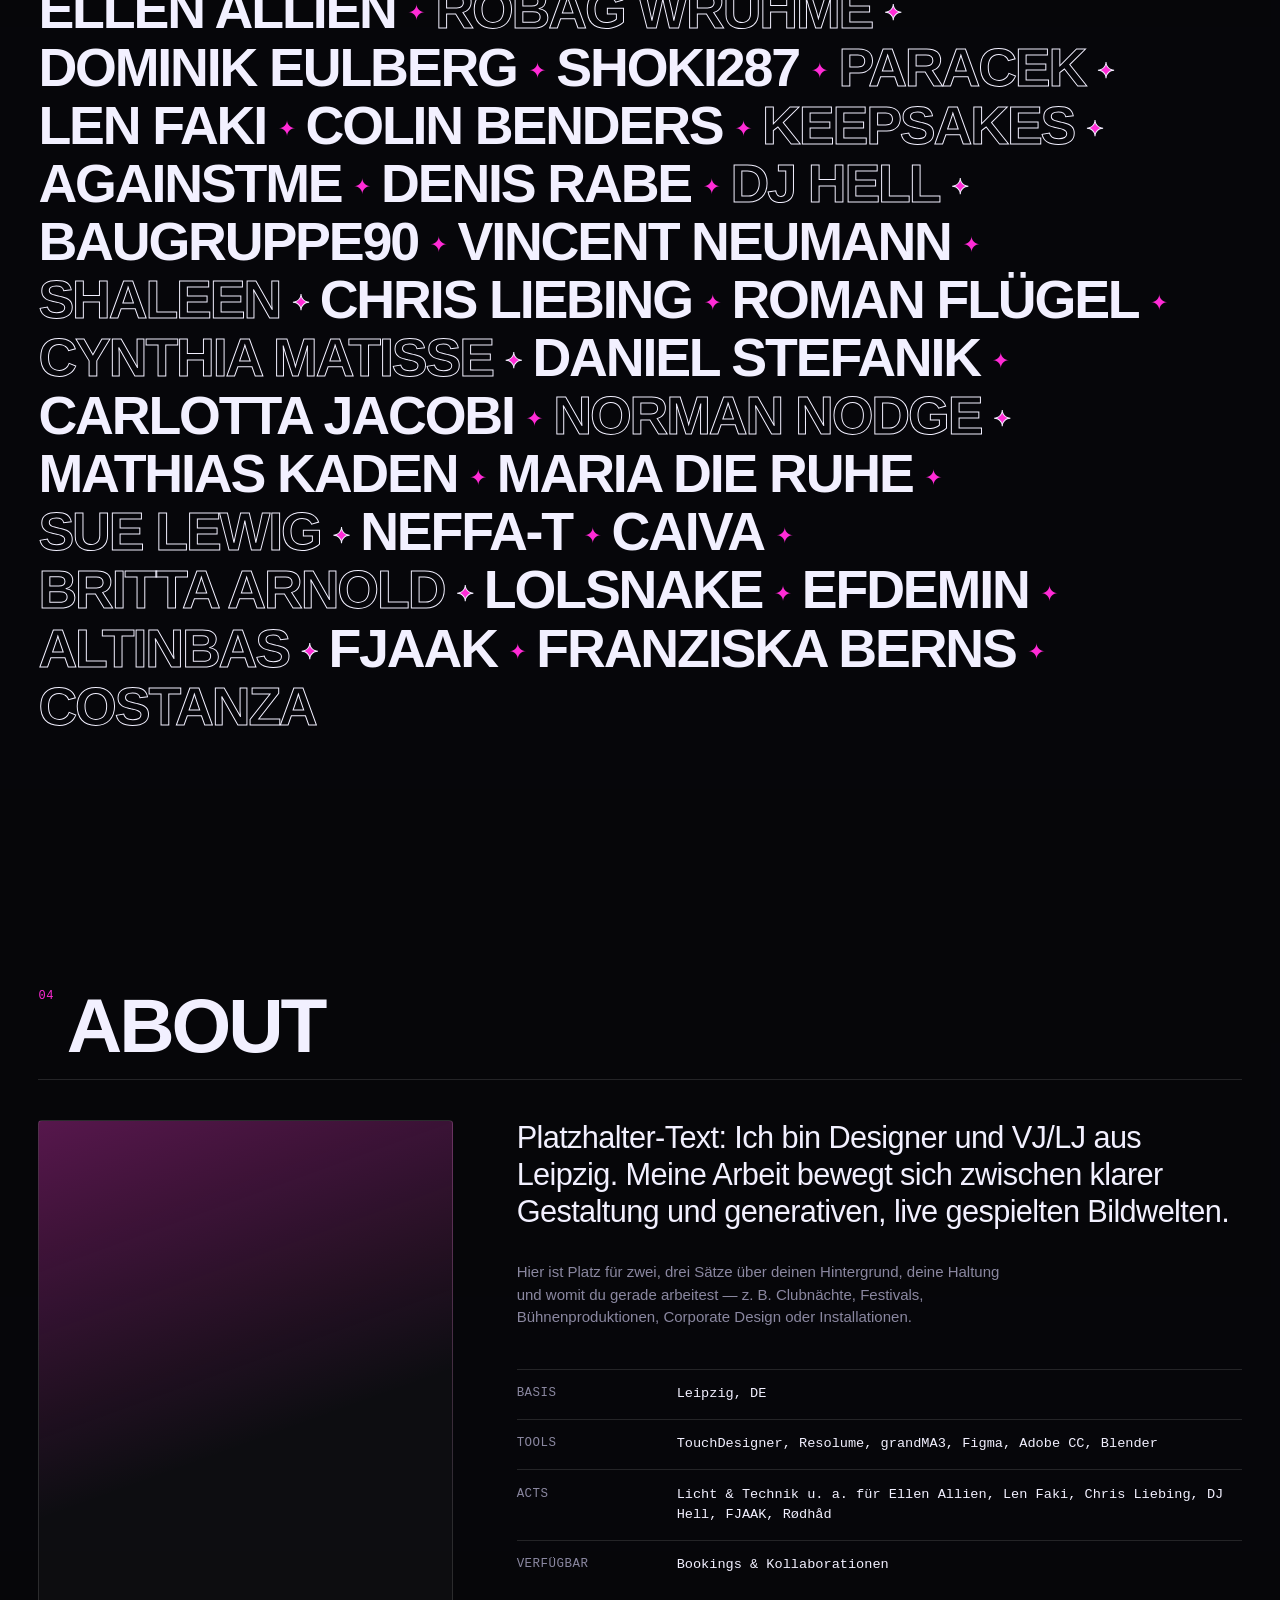
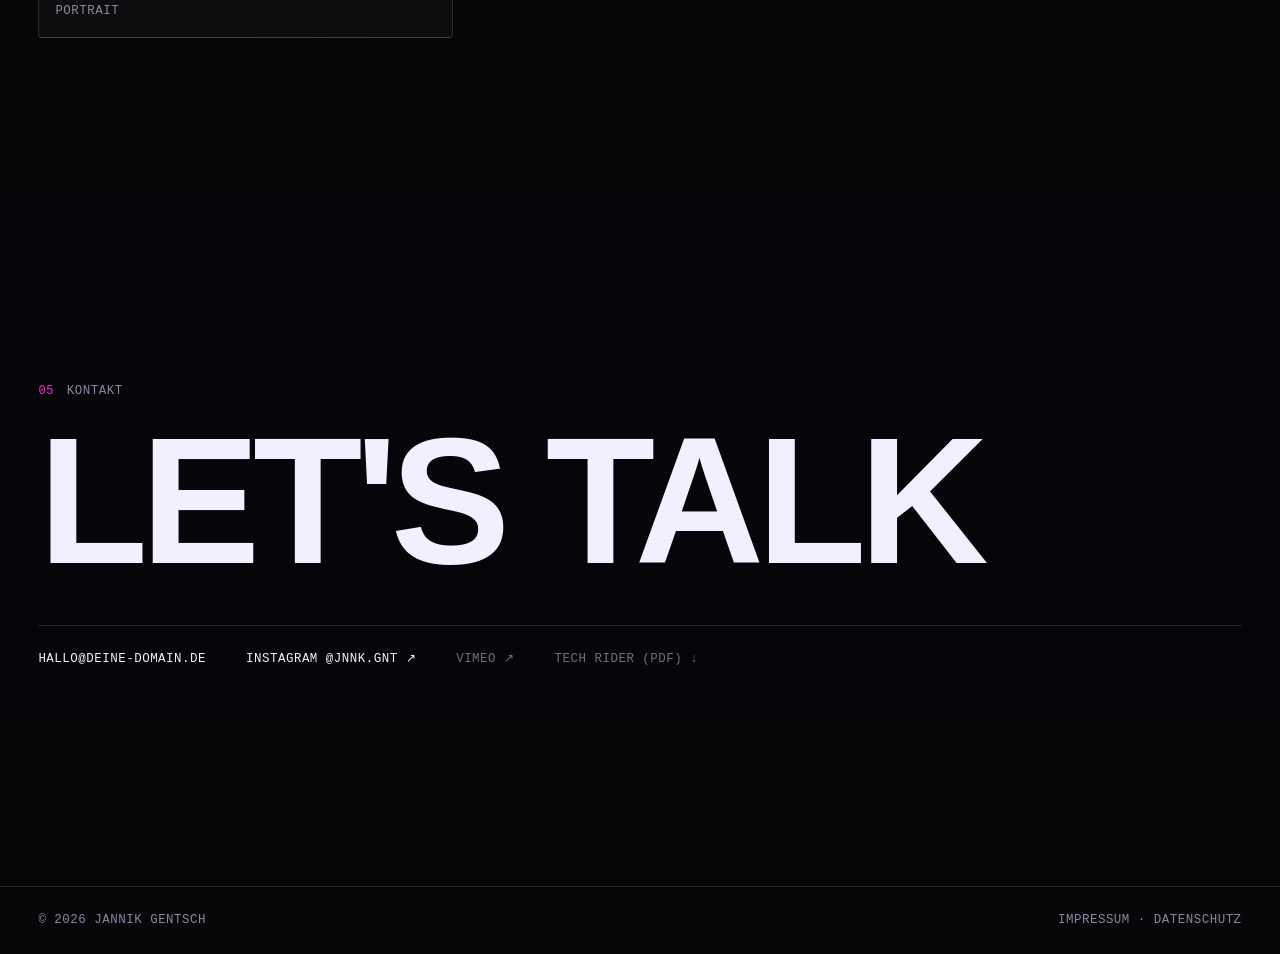
==== commit 2793b2f4: "Add 'Worked with' section listing 35 acts Co-Authored-By: Claude Opus 5.5 <noreply@anthropic.com> Cl" ====
--- a/index.html
+++ b/index.html
@@ -23,6 +23,7 @@
     <nav class="links" aria-label="Hauptnavigation">
       <a href="#work">Work</a>
       <a href="#reel">Reel</a>
+      <a href="#acts">Acts</a>
       <a href="#about">About</a>
       <a href="#contact">Kontakt</a>
     </nav>
@@ -99,10 +100,55 @@
       </div>
     </section>
 
+    <!-- ACTS -->
+    <section id="acts" class="section acts">
+      <div class="section-head">
+        <h2><span class="num mono">03</span>Worked with</h2>
+        <p class="mono muted">Licht & Technik für 35 Acts</p>
+      </div>
+      <ul class="acts-list">
+          <li>Boris Dolinski</li>
+          <li>Rosa Red</li>
+          <li>Rødhåd</li>
+          <li>Ellen Allien</li>
+          <li>Robag Wruhme</li>
+          <li>Dominik Eulberg</li>
+          <li>Shoki287</li>
+          <li>Paracek</li>
+          <li>Len Faki</li>
+          <li>Colin Benders</li>
+          <li>Keepsakes</li>
+          <li>AgainstMe</li>
+          <li>Denis Rabe</li>
+          <li>DJ Hell</li>
+          <li>Baugruppe90</li>
+          <li>Vincent Neumann</li>
+          <li>Shaleen</li>
+          <li>Chris Liebing</li>
+          <li>Roman Flügel</li>
+          <li>Cynthia Matisse</li>
+          <li>Daniel Stefanik</li>
+          <li>Carlotta Jacobi</li>
+          <li>Norman Nodge</li>
+          <li>Mathias Kaden</li>
+          <li>Maria die Ruhe</li>
+          <li>Sue Lewig</li>
+          <li>Neffa-T</li>
+          <li>Caiva</li>
+          <li>Britta Arnold</li>
+          <li>LOLSNAKE</li>
+          <li>Efdemin</li>
+          <li>Altinbas</li>
+          <li>FJAAK</li>
+          <li>Franziska Berns</li>
+          <li>Costanza</li>
+      </ul>
+    </section>
+
     <!-- ABOUT -->
     <section id="about" class="section about">
       <div class="section-head">
-        <h2><span class="num mono">03</span>About</h2>
+        <h2><span class="num mono">04</span>About</h2>
       </div>
       <div class="about-grid">
         <div class="portrait" role="img" aria-label="Portrait-Platzhalter"><span class="mono">Portrait</span></div>
@@ -112,7 +158,7 @@
           <dl class="facts mono">
             <div><dt>Basis</dt><dd>Leipzig, DE</dd></div>
             <div><dt>Tools</dt><dd>TouchDesigner, Resolume, grandMA3, Figma, Adobe CC, Blender</dd></div>
-            <div><dt>Gespielt</dt><dd>Club X, Festival Y, Venue Z (Platzhalter)</dd></div>
+            <div><dt>Acts</dt><dd>Licht & Technik u. a. für Ellen Allien, Len Faki, Chris Liebing, DJ Hell, FJAAK, Rødhåd</dd></div>
             <div><dt>Verfügbar</dt><dd>Bookings & Kollaborationen</dd></div>
           </dl>
         </div>
@@ -121,7 +167,7 @@
 
     <!-- CONTACT -->
     <section id="contact" class="section contact">
-      <p class="eyebrow mono"><span class="num">04</span> Kontakt</p>
+      <p class="eyebrow mono"><span class="num">05</span> Kontakt</p>
       <a class="big-link" href="mailto:hallo@deine-domain.de">
         <span class="word" data-text="LET'S TALK">LET'S TALK</span>
       </a>
--- a/styles.css
+++ b/styles.css
@@ -225,6 +225,18 @@
 .play { width: clamp(4rem, 9vw, 7rem); aspect-ratio: 1; border-radius: 50%; border: 1px solid #fff; font-size: 1.6rem; padding-left: .3rem; transition: transform .4s var(--ease), background .4s; }
 .play:hover { transform: scale(1.08); background: #fff; color: #000; }
 
+/* ---------- Acts ---------- */
+.acts-list { list-style: none; margin: 0; padding: 0; display: flex; flex-wrap: wrap; align-items: baseline;
+  font-size: clamp(1.6rem, 4.2vw, 4rem); line-height: 1.08; font-weight: var(--title-weight); letter-spacing: var(--title-track); text-transform: uppercase; }
+.acts-list li { transition: color .3s var(--ease), opacity .3s var(--ease); cursor: default; }
+.acts-list li:not(:last-child)::after { content: "✦"; font-size: .4em; vertical-align: middle; margin: 0 .55em; color: var(--accent); }
+.acts-list:hover li { opacity: .35; }
+.acts-list li:hover { opacity: 1; color: var(--accent); }
+.acts-list li:nth-child(3n + 2) { color: transparent; -webkit-text-stroke: 1px var(--fg); }
+.acts-list li:nth-child(3n + 2):hover { color: var(--accent); -webkit-text-stroke: 0; }
+html[data-mood="minimal"] .acts-list li:nth-child(3n + 2) { color: var(--fg); -webkit-text-stroke: 0; font-style: italic; font-weight: 300; }
+html[data-mood="minimal"] .acts-list { font-weight: 500; }
+
 /* ---------- About ---------- */
 .about-grid { display: grid; grid-template-columns: 4fr 7fr; gap: clamp(1.5rem, 5vw, 5rem); align-items: start; }
 .portrait { aspect-ratio: 4 / 5; border-radius: var(--radius); border: 1px solid var(--line); display: grid; place-items: end start; padding: 1rem; color: var(--muted);
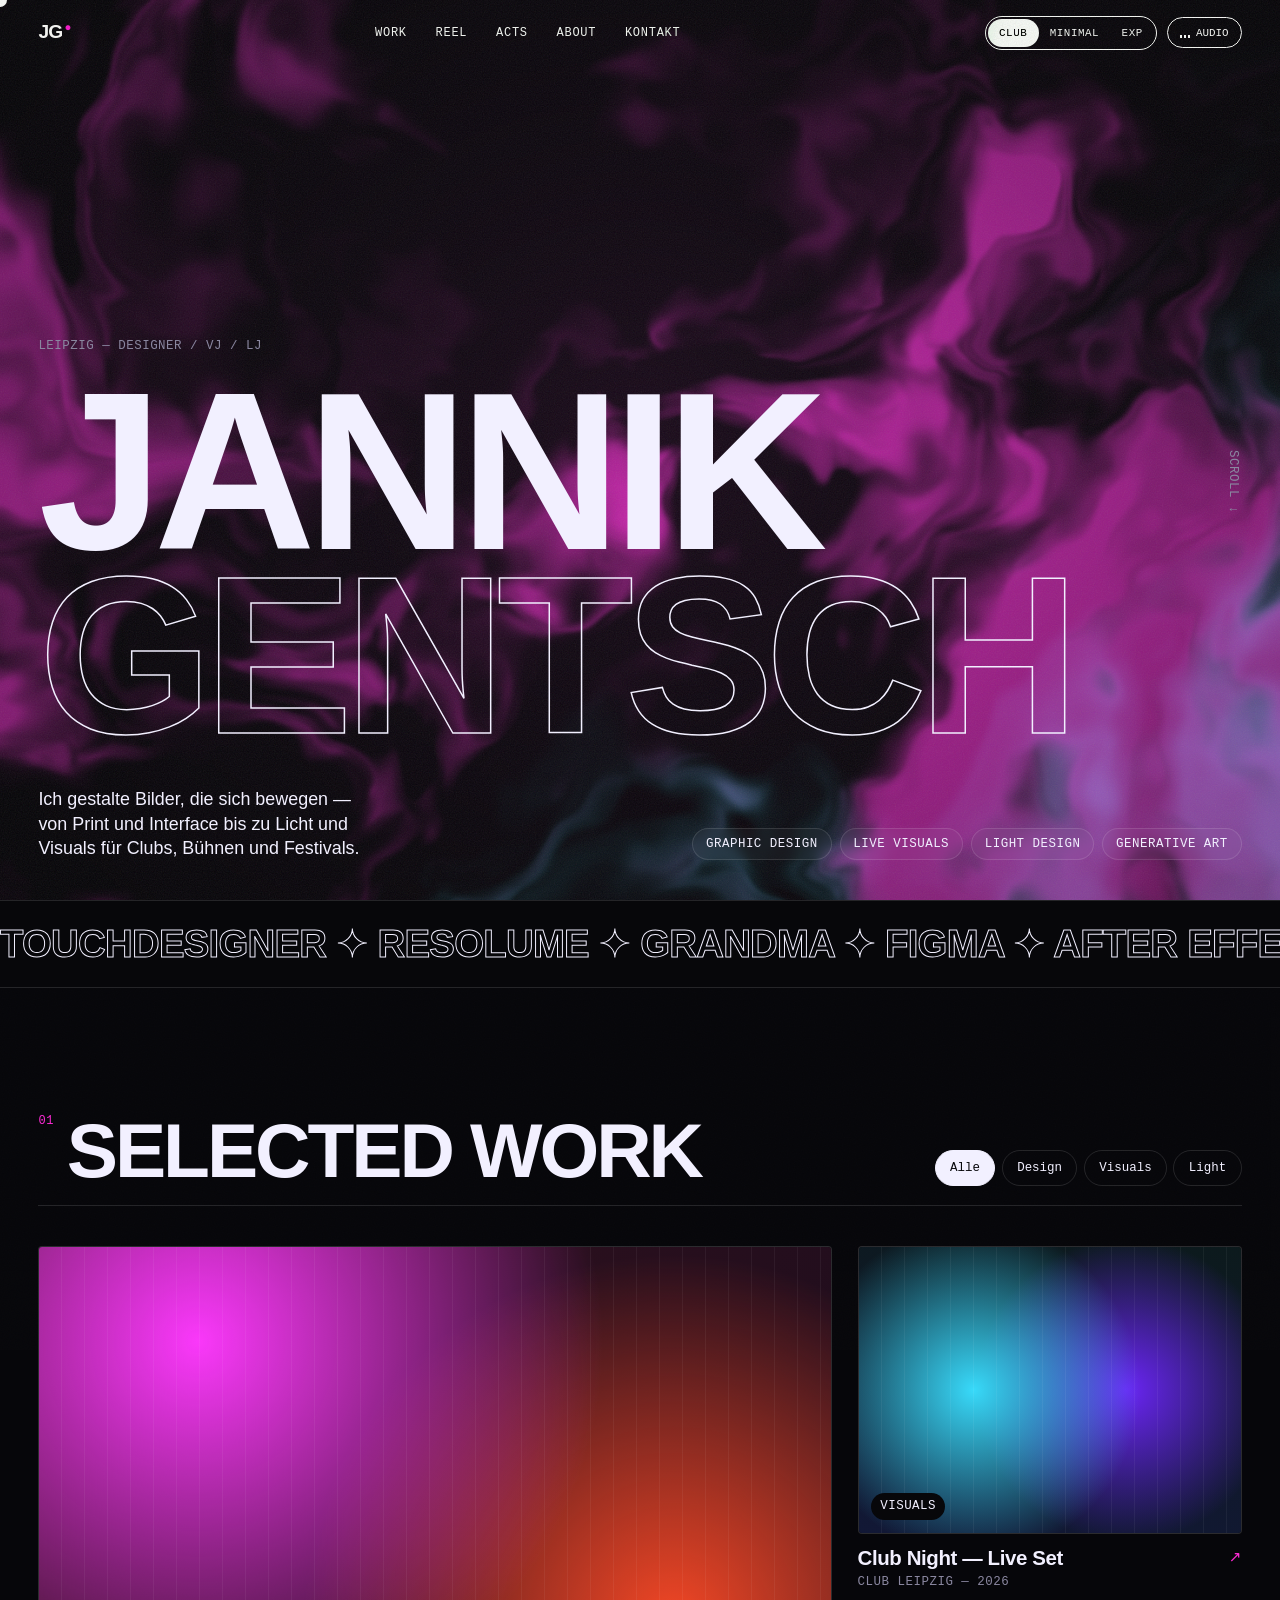
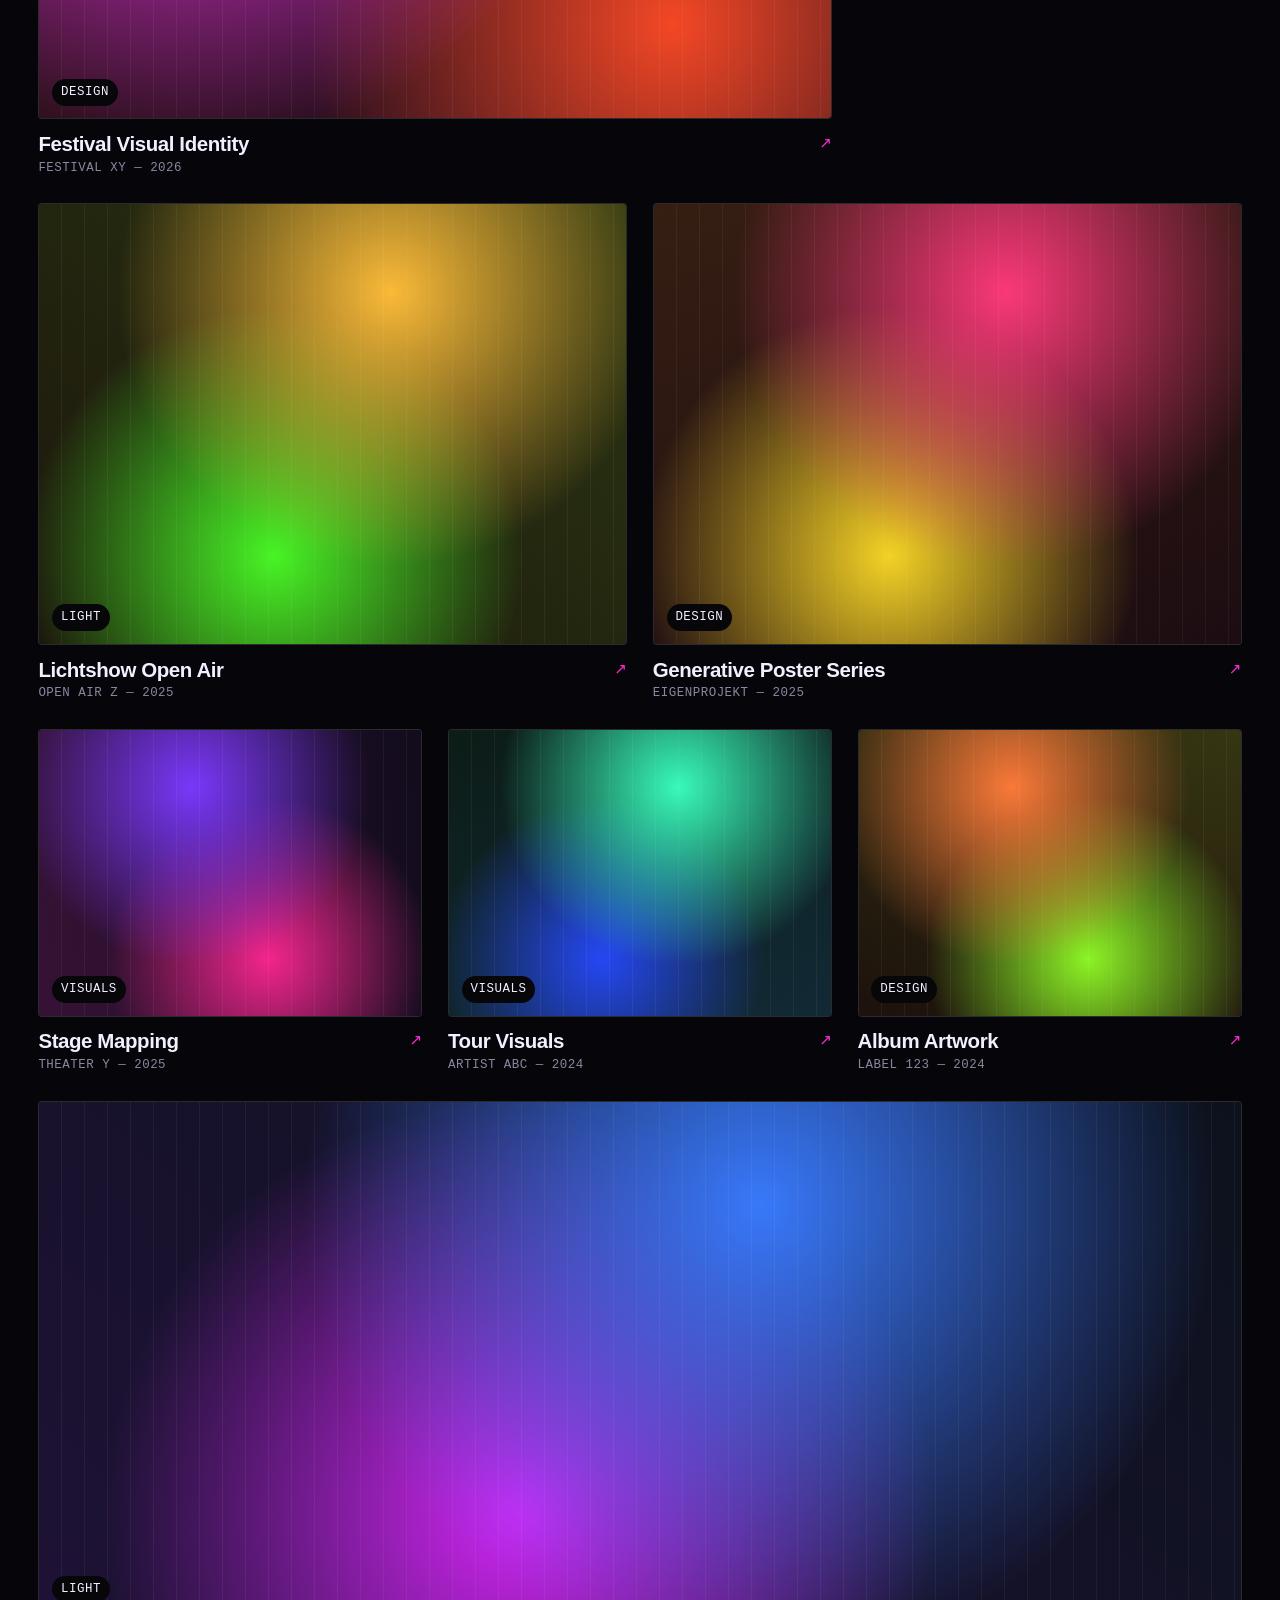
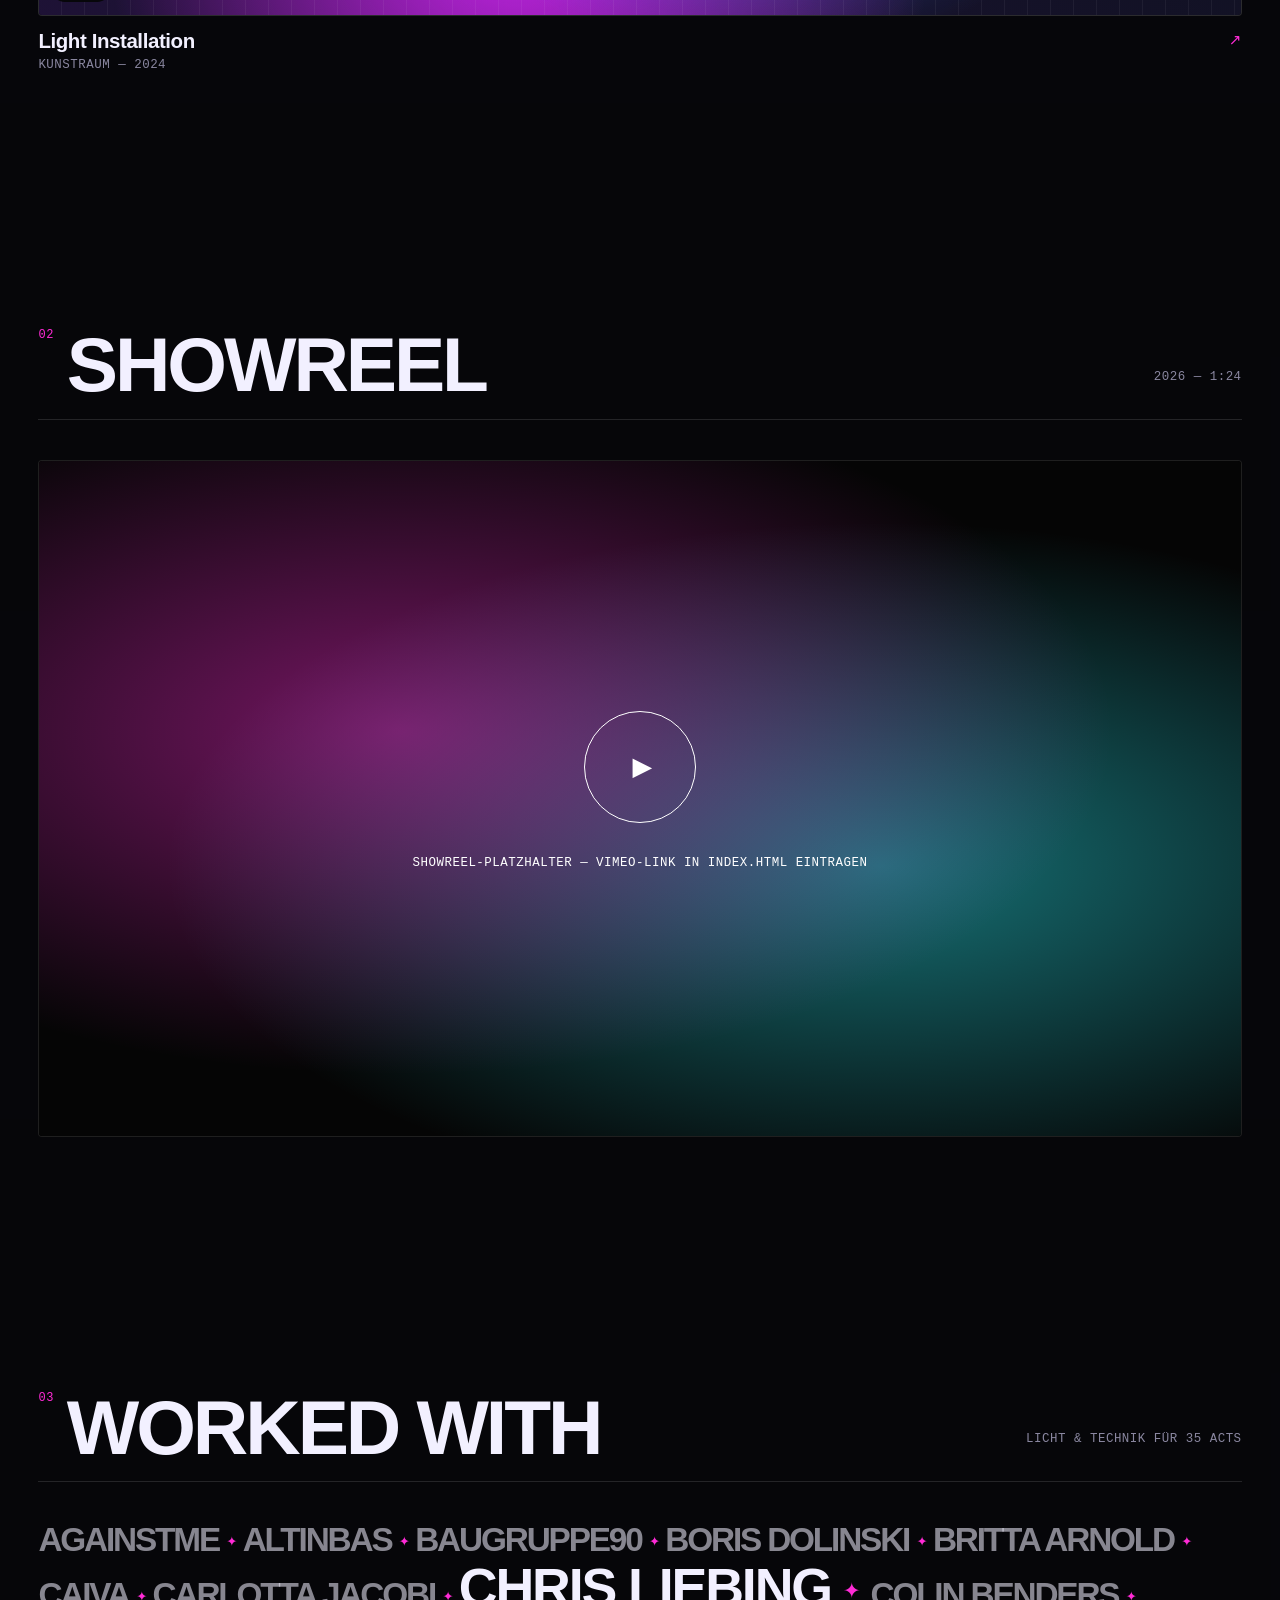
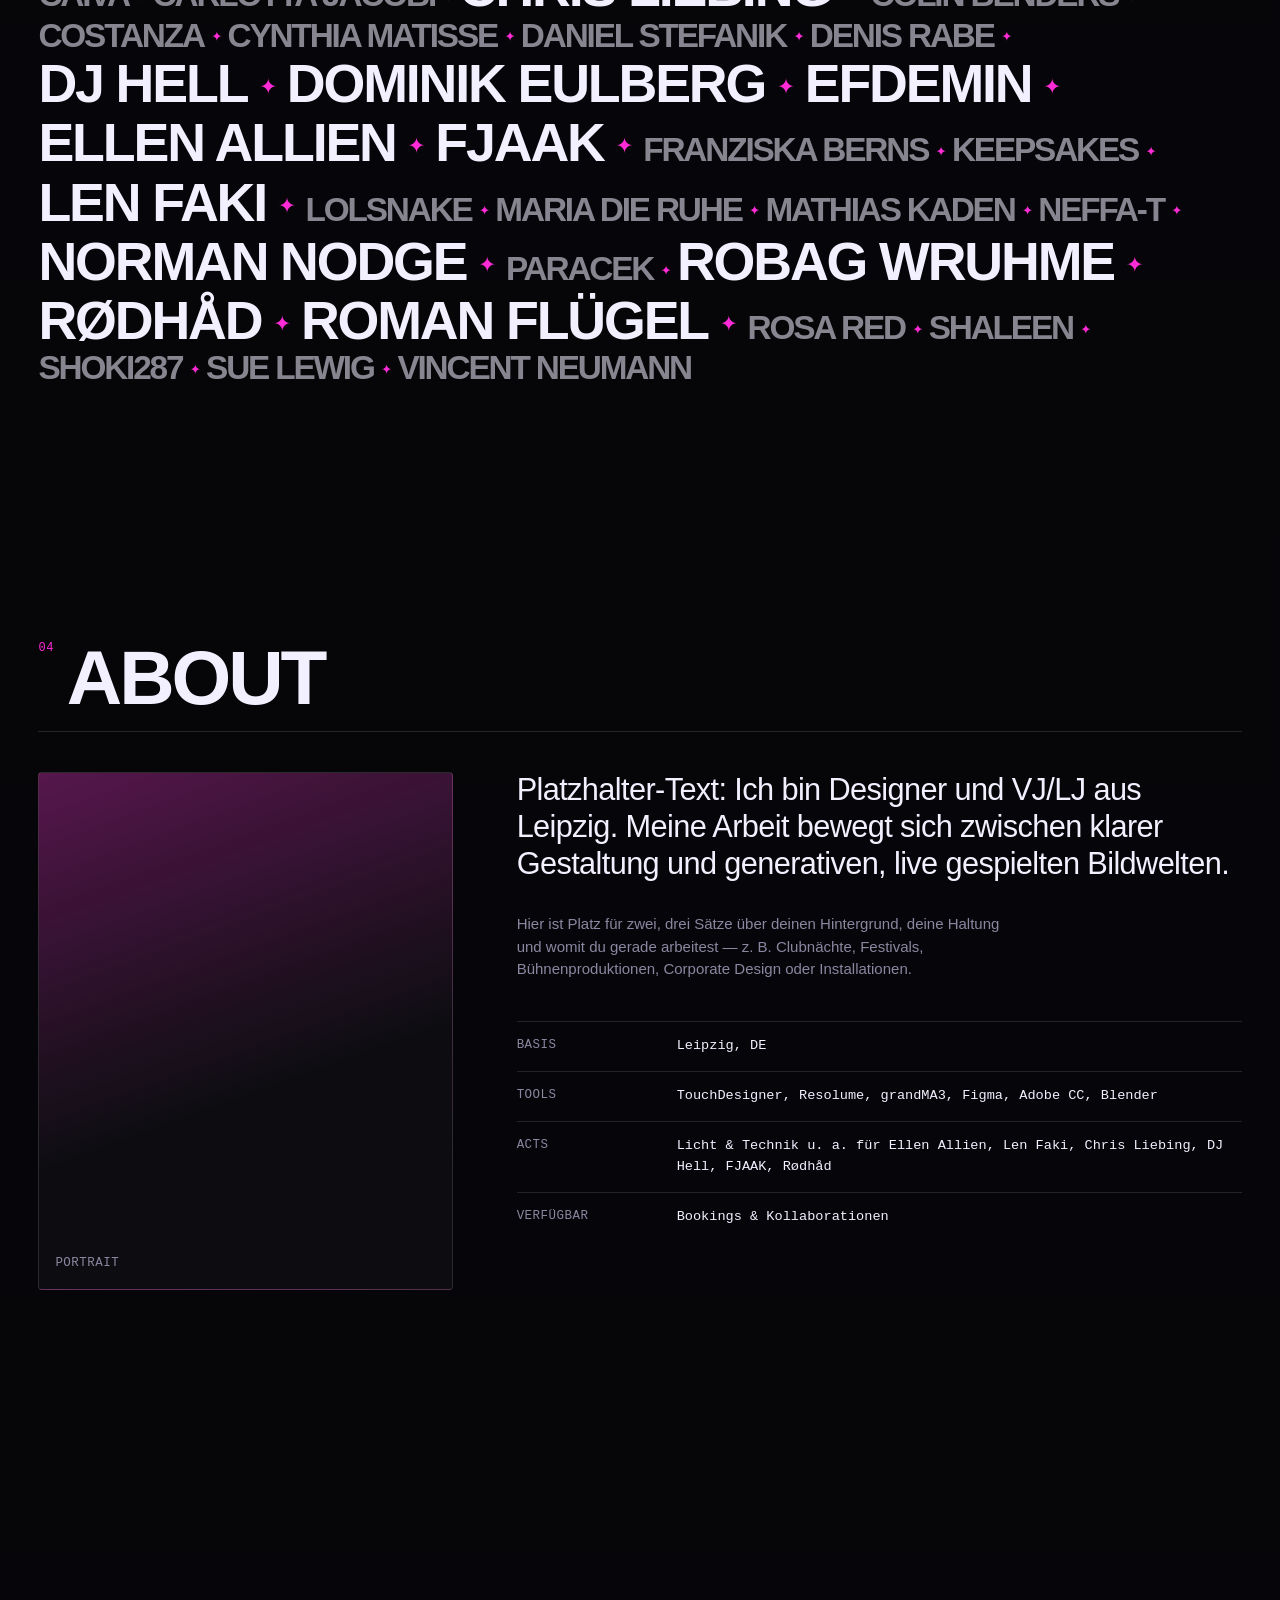
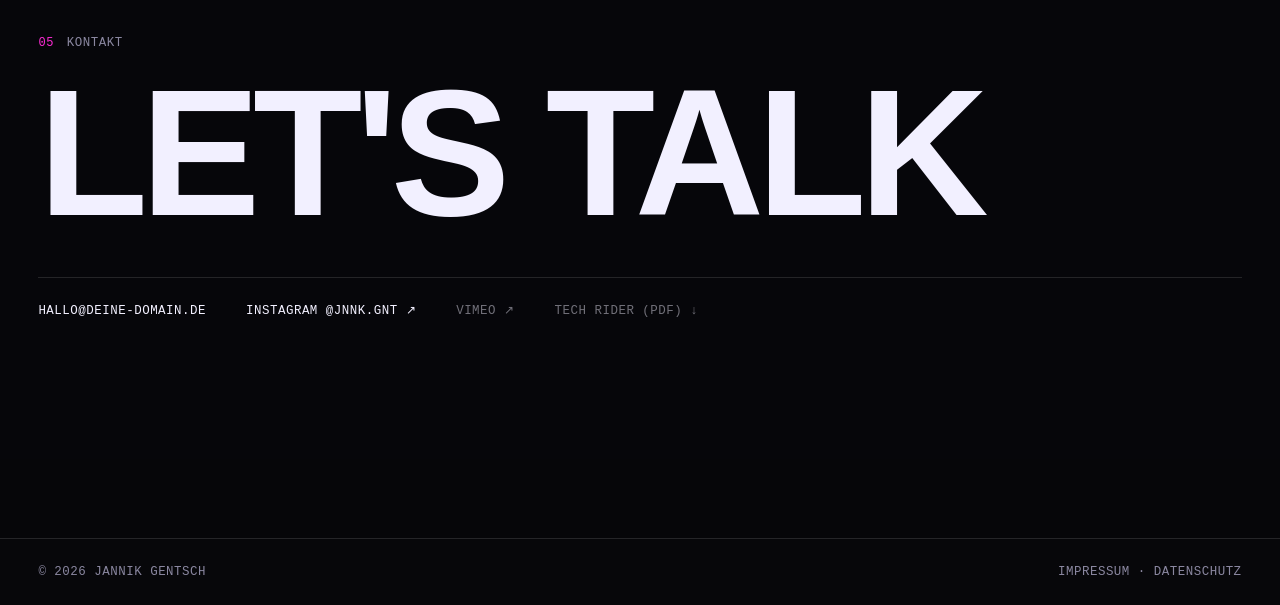
==== commit 4d2d3a9b: "Sort acts alphabetically and enlarge headliners Co-Authored-By: Claude Opus 5.5 <noreply@anthropic.c" ====
--- a/index.html
+++ b/index.html
@@ -107,41 +107,41 @@
         <p class="mono muted">Licht & Technik für 35 Acts</p>
       </div>
       <ul class="acts-list">
+          <li>AgainstMe</li>
+          <li>Altinbas</li>
+          <li>Baugruppe90</li>
           <li>Boris Dolinski</li>
-          <li>Rosa Red</li>
-          <li>Rødhåd</li>
-          <li>Ellen Allien</li>
-          <li>Robag Wruhme</li>
-          <li>Dominik Eulberg</li>
-          <li>Shoki287</li>
-          <li>Paracek</li>
-          <li>Len Faki</li>
+          <li>Britta Arnold</li>
+          <li>Caiva</li>
+          <li>Carlotta Jacobi</li>
+          <li class="big">Chris Liebing</li>
           <li>Colin Benders</li>
-          <li>Keepsakes</li>
-          <li>AgainstMe</li>
-          <li>Denis Rabe</li>
-          <li>DJ Hell</li>
-          <li>Baugruppe90</li>
-          <li>Vincent Neumann</li>
-          <li>Shaleen</li>
-          <li>Chris Liebing</li>
-          <li>Roman Flügel</li>
+          <li>Costanza</li>
           <li>Cynthia Matisse</li>
           <li>Daniel Stefanik</li>
-          <li>Carlotta Jacobi</li>
-          <li>Norman Nodge</li>
+          <li>Denis Rabe</li>
+          <li class="big">DJ Hell</li>
+          <li class="big">Dominik Eulberg</li>
+          <li class="big">Efdemin</li>
+          <li class="big">Ellen Allien</li>
+          <li class="big">FJAAK</li>
+          <li>Franziska Berns</li>
+          <li>Keepsakes</li>
+          <li class="big">Len Faki</li>
+          <li>LOLSNAKE</li>
+          <li>Maria die Ruhe</li>
           <li>Mathias Kaden</li>
-          <li>Maria die Ruhe</li>
+          <li>Neffa-T</li>
+          <li class="big">Norman Nodge</li>
+          <li>Paracek</li>
+          <li class="big">Robag Wruhme</li>
+          <li class="big">Rødhåd</li>
+          <li class="big">Roman Flügel</li>
+          <li>Rosa Red</li>
+          <li>Shaleen</li>
+          <li>Shoki287</li>
           <li>Sue Lewig</li>
-          <li>Neffa-T</li>
-          <li>Caiva</li>
-          <li>Britta Arnold</li>
-          <li>LOLSNAKE</li>
-          <li>Efdemin</li>
-          <li>Altinbas</li>
-          <li>FJAAK</li>
-          <li>Franziska Berns</li>
-          <li>Costanza</li>
+          <li>Vincent Neumann</li>
       </ul>
     </section>
 
--- a/styles.css
+++ b/styles.css
@@ -227,15 +227,15 @@
 
 /* ---------- Acts ---------- */
 .acts-list { list-style: none; margin: 0; padding: 0; display: flex; flex-wrap: wrap; align-items: baseline;
-  font-size: clamp(1.6rem, 4.2vw, 4rem); line-height: 1.08; font-weight: var(--title-weight); letter-spacing: var(--title-track); text-transform: uppercase; }
-.acts-list li { transition: color .3s var(--ease), opacity .3s var(--ease); cursor: default; }
-.acts-list li:not(:last-child)::after { content: "✦"; font-size: .4em; vertical-align: middle; margin: 0 .55em; color: var(--accent); }
+  font-size: clamp(1.6rem, 4.2vw, 4rem); line-height: 1.1; font-weight: var(--title-weight); letter-spacing: var(--title-track); text-transform: uppercase; }
+.acts-list li { font-size: .62em; color: color-mix(in srgb, var(--fg) 55%, transparent); transition: color .3s var(--ease), opacity .3s var(--ease); cursor: default; }
+.acts-list li.big { font-size: 1em; color: var(--fg); -webkit-text-stroke: 0; }
+.acts-list li:not(:last-child)::after { content: "✦"; font-size: .4em; vertical-align: middle; margin: 0 .55em; color: var(--accent); -webkit-text-stroke: 0; }
 .acts-list:hover li { opacity: .35; }
-.acts-list li:hover { opacity: 1; color: var(--accent); }
-.acts-list li:nth-child(3n + 2) { color: transparent; -webkit-text-stroke: 1px var(--fg); }
-.acts-list li:nth-child(3n + 2):hover { color: var(--accent); -webkit-text-stroke: 0; }
-html[data-mood="minimal"] .acts-list li:nth-child(3n + 2) { color: var(--fg); -webkit-text-stroke: 0; font-style: italic; font-weight: 300; }
+.acts-list li:hover { opacity: 1; color: var(--accent); -webkit-text-stroke: 0; }
 html[data-mood="minimal"] .acts-list { font-weight: 500; }
+html[data-mood="minimal"] .acts-list li:not(.big) { color: var(--fg); -webkit-text-stroke: 0; font-style: italic; font-weight: 300; }
+html[data-mood="minimal"] .acts-list li:hover { color: var(--accent); }
 
 /* ---------- About ---------- */
 .about-grid { display: grid; grid-template-columns: 4fr 7fr; gap: clamp(1.5rem, 5vw, 5rem); align-items: start; }
